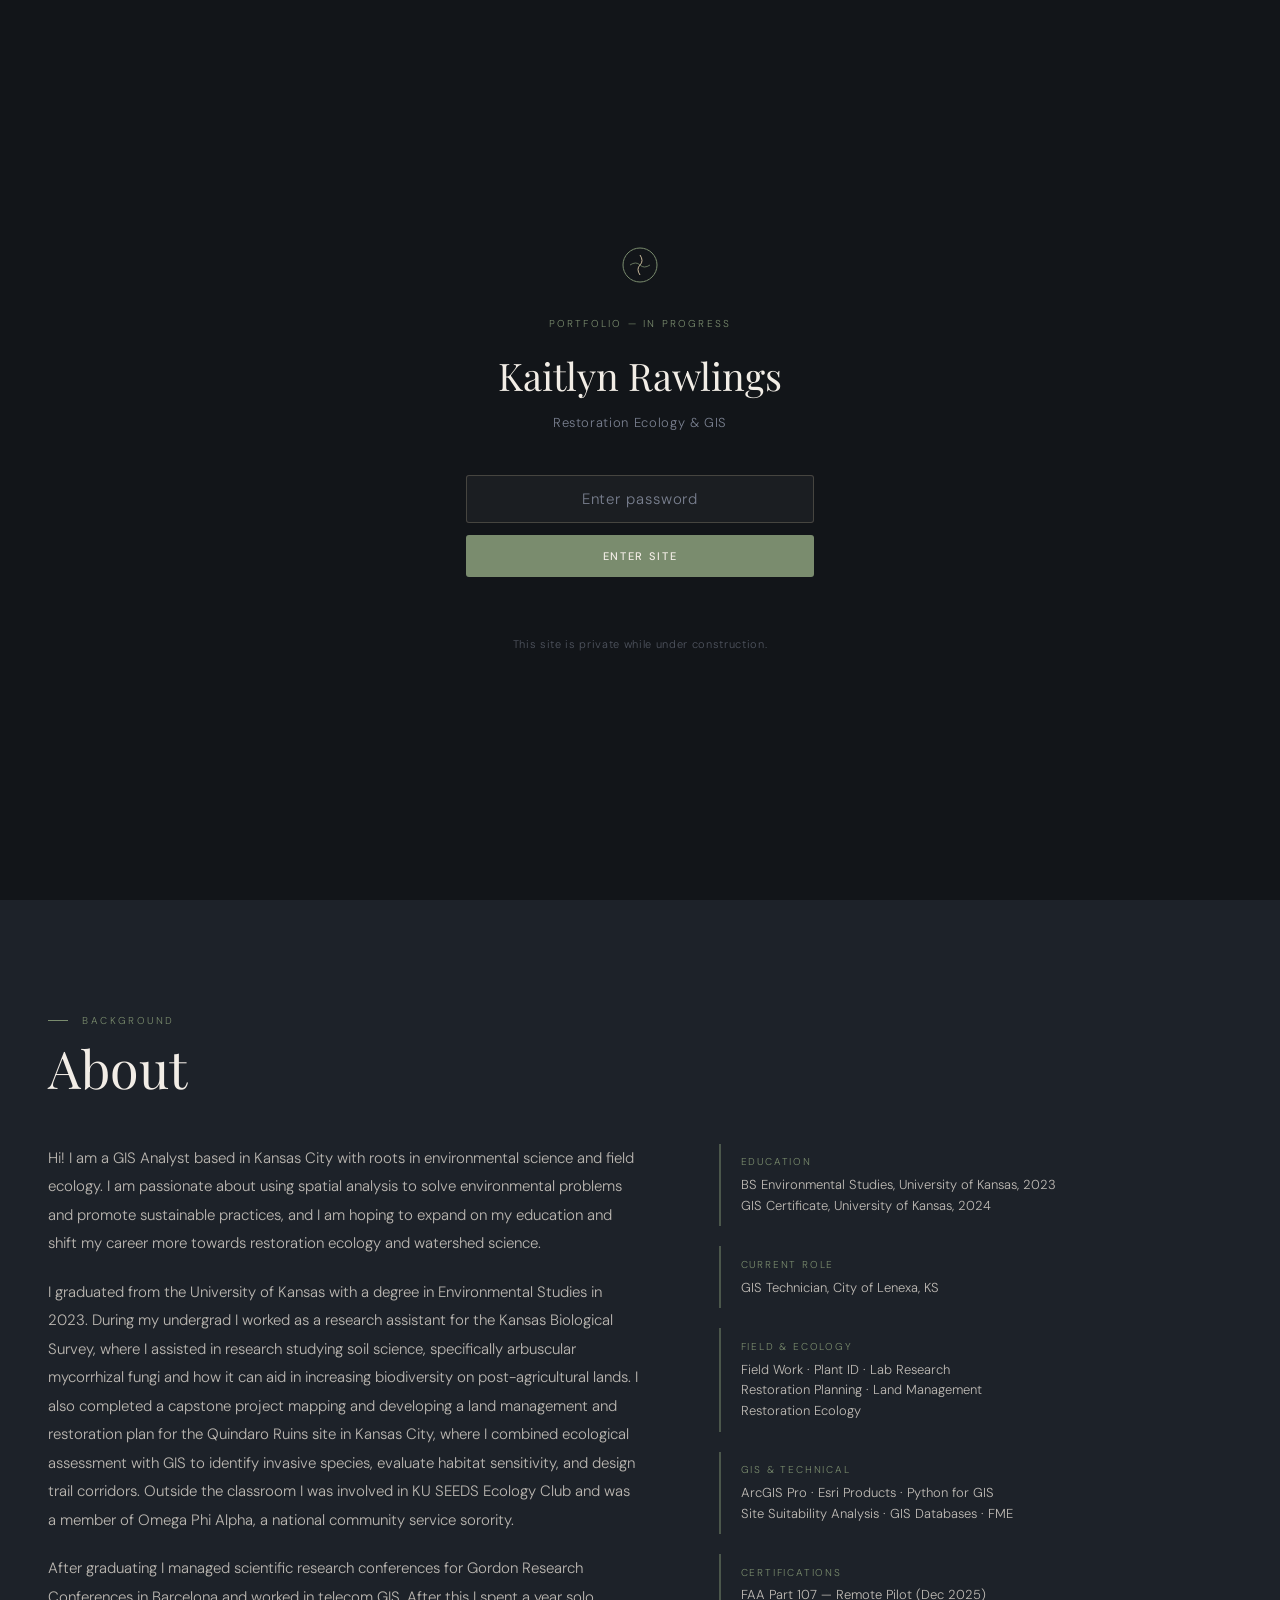
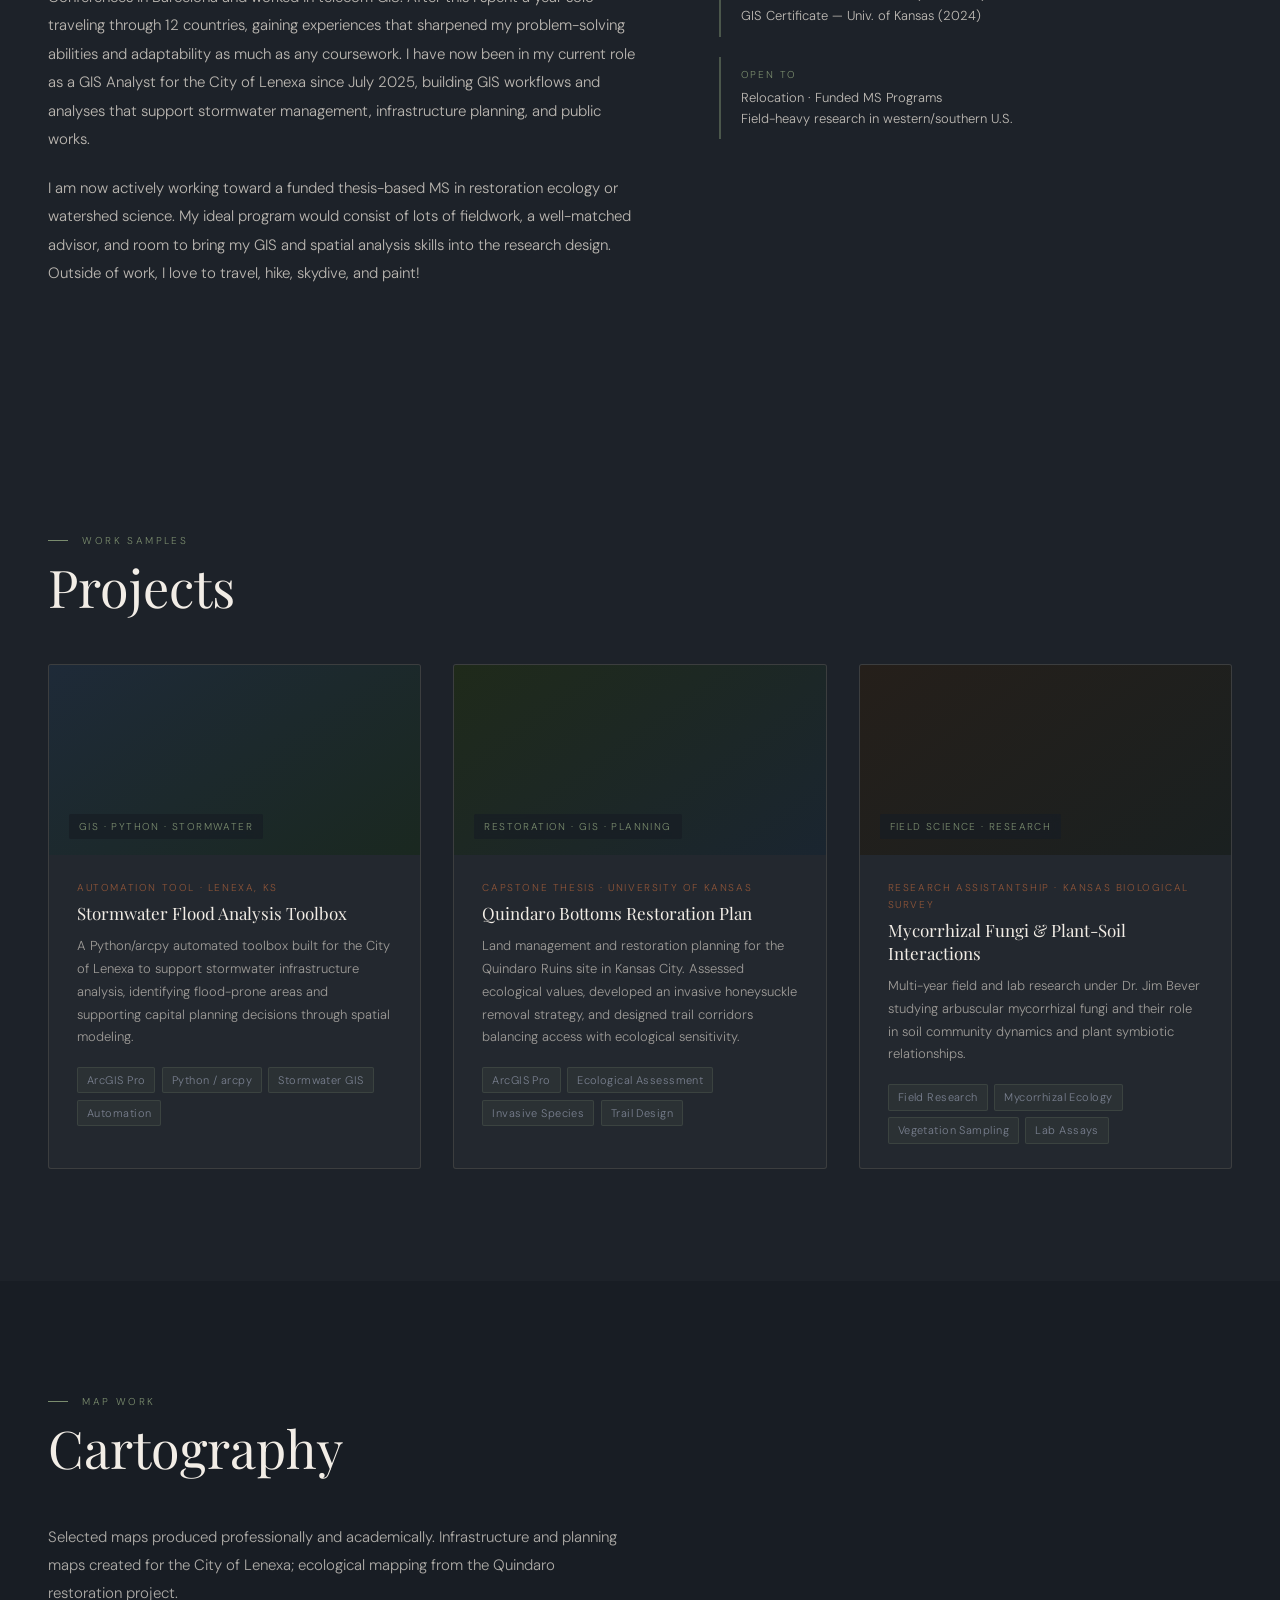
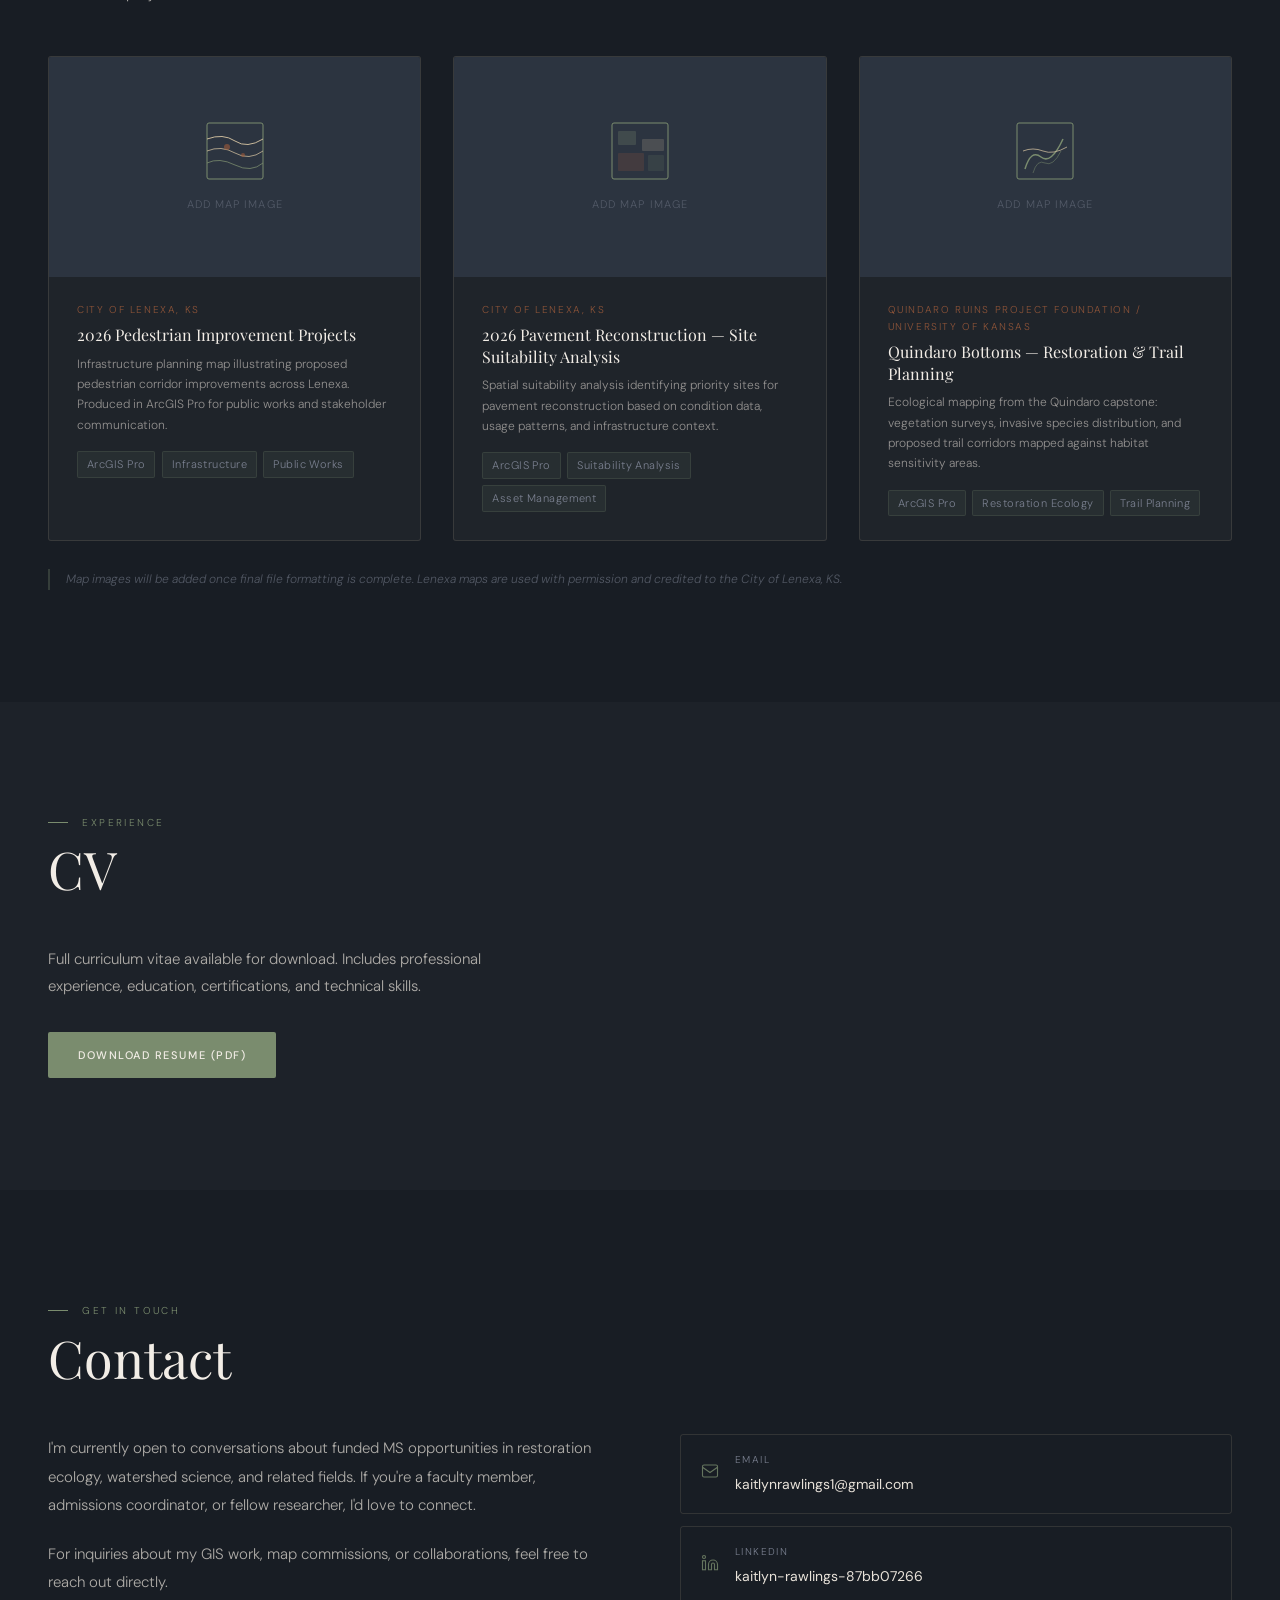
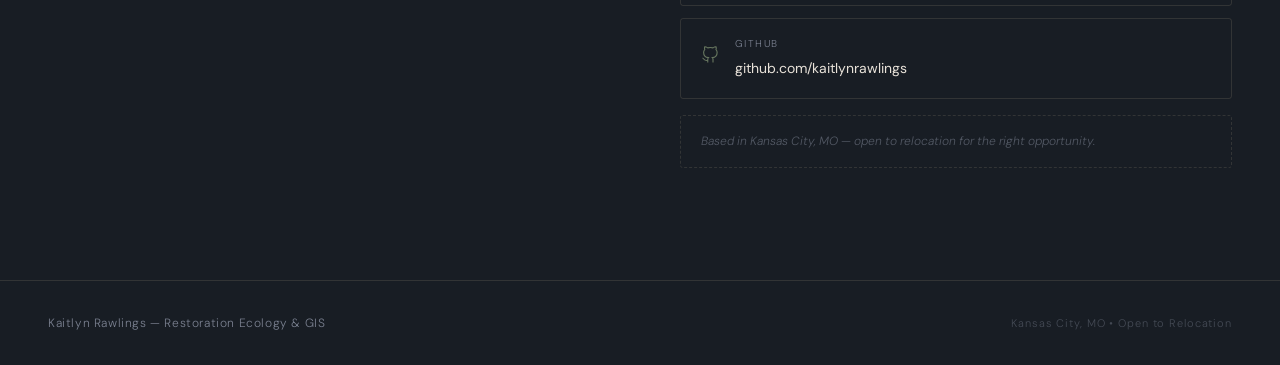
==== index.html @ 67618d5d "Add files via upload" ====
<!DOCTYPE html>
<html lang="en">
<head>
  <meta charset="UTF-8">
  <meta name="viewport" content="width=device-width, initial-scale=1.0">
  <title>Kaitlyn Rawlings — Restoration Ecology & GIS</title>
  <meta name="description" content="Environmental scientist and GIS analyst with a background in field ecology and spatial analysis, pursuing graduate research in river restoration and watershed science.">
  <link rel="preconnect" href="https://fonts.googleapis.com">
  <link rel="preconnect" href="https://fonts.gstatic.com" crossorigin>
  <link href="https://fonts.googleapis.com/css2?family=Playfair+Display:ital,wght@0,400;0,600;1,400&family=DM+Sans:opsz,wght@9..40,300;9..40,400;9..40,500&display=swap" rel="stylesheet">
  <link rel="stylesheet" href="css/style.css">
</head>
<body>

  <!-- PASSWORD GATE -->
  <div id="gate">
    <div class="gate-inner">
      <div class="gate-mark">
        <svg width="36" height="36" viewBox="0 0 36 36" fill="none" xmlns="http://www.w3.org/2000/svg">
          <circle cx="18" cy="18" r="17" stroke="#7A8C6E" stroke-width="1"/>
          <path d="M18 8 Q22 14 18 18 Q14 22 18 28" stroke="#C8B89A" stroke-width="1" fill="none"/>
          <path d="M8 18 Q14 14 18 18 Q22 22 28 18" stroke="#7A8C6E" stroke-width="0.8" fill="none"/>
        </svg>
      </div>
      <p class="gate-eyebrow">Portfolio — In Progress</p>
      <h1 class="gate-title">Kaitlyn Rawlings</h1>
      <p class="gate-sub">Restoration Ecology &amp; GIS</p>
      <div class="gate-form">
        <input type="password" id="pw-input" class="gate-input" placeholder="Enter password" autocomplete="current-password">
        <button class="gate-btn" onclick="checkPassword()">Enter Site</button>
      </div>
      <p class="gate-error" id="pw-error"></p>
      <p class="gate-note">This site is private while under construction.</p>
    </div>
  </div>

  <!-- TOPO SVG BACKGROUND -->
  <div class="topo-bg" aria-hidden="true">
    <svg viewBox="0 0 1440 900" preserveAspectRatio="xMidYMid slice" xmlns="http://www.w3.org/2000/svg">
      <path d="M-100,420 Q180,280 380,400 Q580,520 780,360 Q980,200 1180,380 Q1380,560 1560,340" fill="none" stroke="#C8B89A" stroke-width="0.9"/>
      <path d="M-100,455 Q180,315 380,435 Q580,555 780,395 Q980,235 1180,415 Q1380,595 1560,375" fill="none" stroke="#C8B89A" stroke-width="0.9"/>
      <path d="M-100,490 Q180,350 380,470 Q580,590 780,430 Q980,270 1180,450 Q1380,630 1560,410" fill="none" stroke="#C8B89A" stroke-width="0.9"/>
      <path d="M-100,525 Q180,385 380,505 Q580,625 780,465 Q980,305 1180,485 Q1380,665 1560,445" fill="none" stroke="#C8B89A" stroke-width="0.6"/>
      <path d="M-100,560 Q180,420 380,540 Q580,660 780,500 Q980,340 1180,520 Q1380,700 1560,480" fill="none" stroke="#7A8C6E" stroke-width="0.7"/>
      <path d="M-100,595 Q180,455 380,575 Q580,695 780,535 Q980,375 1180,555 Q1380,735 1560,515" fill="none" stroke="#7A8C6E" stroke-width="0.7"/>
      <path d="M-100,200 Q200,100 450,190 Q700,280 950,150 Q1200,20 1450,180" fill="none" stroke="#C8B89A" stroke-width="0.6"/>
      <path d="M-100,235 Q200,135 450,225 Q700,315 950,185 Q1200,55 1450,215" fill="none" stroke="#C8B89A" stroke-width="0.5"/>
    </svg>
  </div>

  <!-- NAVIGATION -->
  <nav id="main-nav">
    <div class="nav-inner">
      <a href="#hero" class="nav-brand">KR <span>/ Ecology &amp; GIS</span></a>
      <button class="nav-toggle" id="nav-toggle" aria-label="Toggle navigation">
        <span></span><span></span><span></span>
      </button>
      <ul class="nav-links" id="nav-links">
        <li><a href="#about">About</a></li>
        <li><a href="#portfolio">Projects</a></li>
        <li><a href="#cartography">Cartography</a></li>
        <li><a href="#resume">CV</a></li>
        <li><a href="#contact">Contact</a></li>
      </ul>
    </div>
  </nav>

  <!-- HERO: three-column layout -->
  <section id="hero">
    <div class="hero-three">

      <!-- LEFT: Name + CTA -->
      <div class="hero-col-left">
        <p class="hero-eyebrow">
          <span class="eyebrow-line"></span>
          Restoration Ecology &bull; GIS &bull; Field Science
        </p>
        <h1 class="hero-name">
          Kaitlyn<br>
          <em>Rawlings</em>
        </h1>
        <div class="hero-cta">
          <a href="#portfolio" class="btn-primary">View Projects</a>
          <a href="#contact" class="btn-ghost">Get in Touch</a>
        </div>
      </div>

      <!-- CENTER: Photo (narrow) -->
      <div class="hero-col-photo">
        <!-- To swap in your real photo, replace the div below with:
             <img src="assets/kaitlyn-photo.jpg" alt="Kaitlyn Rawlings"> -->
        <div class="hero-photo-placeholder">
          <svg width="32" height="32" viewBox="0 0 48 48" fill="none" xmlns="http://www.w3.org/2000/svg" aria-hidden="true">
            <circle cx="24" cy="18" r="9" stroke="#7A8C6E" stroke-width="1"/>
            <path d="M6 42c0-9.941 8.059-18 18-18s18 8.059 18 18" stroke="#7A8C6E" stroke-width="1" fill="none"/>
          </svg>
          <span class="placeholder-text">Add your photo</span>
        </div>
      </div>

      <!-- RIGHT: Quick facts -->
      <div class="hero-col-facts">
        <div class="hero-fact">
          <span class="hero-fact-label">Currently</span>
          <span class="hero-fact-val">GIS Technician<br>City of Lenexa, KS</span>
        </div>
        <div class="hero-fact">
          <span class="hero-fact-label">Education</span>
          <span class="hero-fact-val">BS Environmental Studies<br>GIS Certificate · Univ. of Kansas</span>
        </div>
        <div class="hero-fact">
          <span class="hero-fact-label">Background</span>
          <span class="hero-fact-val">Field ecology · Spatial analysis<br>Restoration planning · Stormwater GIS</span>
        </div>
        <div class="hero-fact">
          <span class="hero-fact-label">Pursuing</span>
          <span class="hero-fact-val">Funded MS · River Restoration<br>or Watershed Science · Fall 2027</span>
        </div>
      </div>

    </div>
    <div class="hero-scroll-hint" aria-hidden="true">
      <span>Scroll</span>
      <div class="scroll-line"></div>
    </div>
  </section>

  <!-- ABOUT -->
  <section id="about" class="section-alt">
    <div class="section-inner">
      <p class="section-eyebrow">Background</p>
      <h2 class="section-title">About</h2>
      <div class="about-grid">
        <div class="about-text">
          <p>Hi! I am a GIS Analyst based in Kansas City with roots in environmental science and field ecology. I am passionate about using spatial analysis to solve environmental problems and promote sustainable practices, and I am hoping to expand on my education and shift my career more towards restoration ecology and watershed science.</p>
          <p>I graduated from the University of Kansas with a degree in Environmental Studies in 2023. During my undergrad I worked as a research assistant for the Kansas Biological Survey, where I assisted in research studying soil science, specifically arbuscular mycorrhizal fungi and how it can aid in increasing biodiversity on post-agricultural lands. I also completed a capstone project mapping and developing a land management and restoration plan for the Quindaro Ruins site in Kansas City, where I combined ecological assessment with GIS to identify invasive species, evaluate habitat sensitivity, and design trail corridors. Outside the classroom I was involved in KU SEEDS Ecology Club and was a member of Omega Phi Alpha, a national community service sorority.</p>
          <p>After graduating I managed scientific research conferences for Gordon Research Conferences in Barcelona and worked in telecom GIS. After this I spent a year solo traveling through 12 countries, gaining experiences that sharpened my problem-solving abilities and adaptability as much as any coursework. I have now been in my current role as a GIS Analyst for the City of Lenexa since July 2025, building GIS workflows and analyses that support stormwater management, infrastructure planning, and public works.</p>
          <p>I am now actively working toward a funded thesis-based MS in restoration ecology or watershed science. My ideal program would consist of lots of fieldwork, a well-matched advisor, and room to bring my GIS and spatial analysis skills into the research design. Outside of work, I love to travel, hike, skydive, and paint!</p>
        </div>
        <div class="about-facts">
          <div class="fact-card">
            <p class="fact-label">Education</p>
            <p class="fact-value">BS Environmental Studies, University of Kansas, 2023<br>GIS Certificate, University of Kansas, 2024</p>
          </div>
          <div class="fact-card">
            <p class="fact-label">Current Role</p>
            <p class="fact-value">GIS Technician, City of Lenexa, KS</p>
          </div>
          <div class="fact-card">
            <p class="fact-label">Field & Ecology</p>
            <p class="fact-value">Field Work · Plant ID · Lab Research<br>Restoration Planning · Land Management<br>Restoration Ecology</p>
          </div>
          <div class="fact-card">
            <p class="fact-label">GIS & Technical</p>
            <p class="fact-value">ArcGIS Pro · Esri Products · Python for GIS<br>Site Suitability Analysis · GIS Databases · FME</p>
          </div>
          <div class="fact-card">
            <p class="fact-label">Certifications</p>
            <p class="fact-value">FAA Part 107 — Remote Pilot (Dec 2025)<br>GIS Certificate — Univ. of Kansas (2024)</p>
          </div>
          <div class="fact-card">
            <p class="fact-label">Open To</p>
            <p class="fact-value">Relocation · Funded MS Programs<br>Field-heavy research in western/southern U.S.</p>
          </div>
        </div>
      </div>
    </div>
  </section>

  <!-- PORTFOLIO -->
  <section id="portfolio" class="section-alt">
    <div class="section-inner">
      <p class="section-eyebrow">Work Samples</p>
      <h2 class="section-title">Projects</h2>
      <div class="portfolio-grid">

        <article class="project-card">
          <div class="project-thumb thumb-stormwater">
            <div class="thumb-overlay"><span class="thumb-tag">GIS · Python · Stormwater</span></div>
          </div>
          <div class="project-body">
            <p class="project-type">Automation Tool · Lenexa, KS</p>
            <h3 class="project-name">Stormwater Flood Analysis Toolbox</h3>
            <p class="project-desc">A Python/arcpy automated toolbox built for the City of Lenexa to support stormwater infrastructure analysis, identifying flood-prone areas and supporting capital planning decisions through spatial modeling.</p>
            <div class="project-tags">
              <span class="tag">ArcGIS Pro</span><span class="tag">Python / arcpy</span>
              <span class="tag">Stormwater GIS</span><span class="tag">Automation</span>
            </div>
          </div>
        </article>

        <article class="project-card">
          <div class="project-thumb thumb-quindaro">
            <div class="thumb-overlay"><span class="thumb-tag">Restoration · GIS · Planning</span></div>
          </div>
          <div class="project-body">
            <p class="project-type">Capstone Thesis · University of Kansas</p>
            <h3 class="project-name">Quindaro Bottoms Restoration Plan</h3>
            <p class="project-desc">Land management and restoration planning for the Quindaro Ruins site in Kansas City. Assessed ecological values, developed an invasive honeysuckle removal strategy, and designed trail corridors balancing access with ecological sensitivity.</p>
            <div class="project-tags">
              <span class="tag">ArcGIS Pro</span><span class="tag">Ecological Assessment</span>
              <span class="tag">Invasive Species</span><span class="tag">Trail Design</span>
            </div>
          </div>
        </article>

        <article class="project-card">
          <div class="project-thumb thumb-mycorrhizal">
            <div class="thumb-overlay"><span class="thumb-tag">Field Science · Research</span></div>
          </div>
          <div class="project-body">
            <p class="project-type">Research Assistantship · Kansas Biological Survey</p>
            <h3 class="project-name">Mycorrhizal Fungi & Plant-Soil Interactions</h3>
            <p class="project-desc">Multi-year field and lab research under Dr. Jim Bever studying arbuscular mycorrhizal fungi and their role in soil community dynamics and plant symbiotic relationships.</p>
            <div class="project-tags">
              <span class="tag">Field Research</span><span class="tag">Mycorrhizal Ecology</span>
              <span class="tag">Vegetation Sampling</span><span class="tag">Lab Assays</span>
            </div>
          </div>
        </article>

      </div>
    </div>
  </section>

  <!-- CARTOGRAPHY -->
  <section id="cartography">
    <div class="section-inner">
      <p class="section-eyebrow">Map Work</p>
      <h2 class="section-title">Cartography</h2>
      <p class="carto-intro">Selected maps produced professionally and academically. Infrastructure and planning maps created for the City of Lenexa; ecological mapping from the Quindaro restoration project.</p>
      <div class="carto-grid">

        <article class="map-card">
          <div class="map-thumb">
            <!-- Replace with: <img src="maps/pedestrian-improvements-2026.jpg" alt="..."> -->
            <div class="map-placeholder">
              <svg width="64" height="64" viewBox="0 0 64 64" fill="none" aria-hidden="true">
                <rect x="4" y="4" width="56" height="56" rx="2" stroke="#7A8C6E" stroke-width="1"/>
                <path d="M4 20 Q20 14 32 22 Q44 30 60 20" stroke="#C8B89A" stroke-width="1" fill="none"/>
                <path d="M4 32 Q18 26 32 34 Q46 42 60 32" stroke="#C8B89A" stroke-width="0.8" fill="none"/>
                <path d="M4 44 Q16 38 32 46 Q48 54 60 44" stroke="#7A8C6E" stroke-width="0.8" fill="none"/>
                <circle cx="24" cy="28" r="3" fill="#A05C3A" opacity="0.6"/>
                <circle cx="40" cy="36" r="2" fill="#A05C3A" opacity="0.6"/>
              </svg>
              <p class="map-placeholder-text">Add map image</p>
            </div>
          </div>
          <div class="map-info">
            <p class="map-org">City of Lenexa, KS</p>
            <h3 class="map-title">2026 Pedestrian Improvement Projects</h3>
            <p class="map-desc">Infrastructure planning map illustrating proposed pedestrian corridor improvements across Lenexa. Produced in ArcGIS Pro for public works and stakeholder communication.</p>
            <div class="map-meta">
              <span class="tag">ArcGIS Pro</span><span class="tag">Infrastructure</span><span class="tag">Public Works</span>
            </div>
          </div>
        </article>

        <article class="map-card">
          <div class="map-thumb">
            <!-- Replace with: <img src="maps/pavement-suitability-2026.jpg" alt="..."> -->
            <div class="map-placeholder">
              <svg width="64" height="64" viewBox="0 0 64 64" fill="none" aria-hidden="true">
                <rect x="4" y="4" width="56" height="56" rx="2" stroke="#7A8C6E" stroke-width="1"/>
                <rect x="10" y="12" width="18" height="14" rx="1" fill="#7A8C6E" opacity="0.25"/>
                <rect x="34" y="20" width="22" height="12" rx="1" fill="#C8B89A" opacity="0.2"/>
                <rect x="10" y="34" width="26" height="18" rx="1" fill="#A05C3A" opacity="0.2"/>
                <rect x="40" y="36" width="16" height="16" rx="1" fill="#7A8C6E" opacity="0.15"/>
              </svg>
              <p class="map-placeholder-text">Add map image</p>
            </div>
          </div>
          <div class="map-info">
            <p class="map-org">City of Lenexa, KS</p>
            <h3 class="map-title">2026 Pavement Reconstruction — Site Suitability Analysis</h3>
            <p class="map-desc">Spatial suitability analysis identifying priority sites for pavement reconstruction based on condition data, usage patterns, and infrastructure context.</p>
            <div class="map-meta">
              <span class="tag">ArcGIS Pro</span><span class="tag">Suitability Analysis</span><span class="tag">Asset Management</span>
            </div>
          </div>
        </article>

        <article class="map-card">
          <div class="map-thumb">
            <!-- Replace with: <img src="maps/quindaro-restoration.jpg" alt="..."> -->
            <div class="map-placeholder">
              <svg width="64" height="64" viewBox="0 0 64 64" fill="none" aria-hidden="true">
                <rect x="4" y="4" width="56" height="56" rx="2" stroke="#7A8C6E" stroke-width="1"/>
                <path d="M12 50 Q18 30 28 38 Q38 46 50 20" stroke="#7A8C6E" stroke-width="1.5" fill="none"/>
                <path d="M20 54 Q24 40 32 44 Q40 48 48 32" stroke="#7A8C6E" stroke-width="1" fill="none" opacity="0.5"/>
                <path d="M10 32 Q20 28 30 32 Q40 36 54 28" stroke="#C8B89A" stroke-width="0.8" fill="none"/>
              </svg>
              <p class="map-placeholder-text">Add map image</p>
            </div>
          </div>
          <div class="map-info">
            <p class="map-org">Quindaro Ruins Project Foundation / University of Kansas</p>
            <h3 class="map-title">Quindaro Bottoms — Restoration &amp; Trail Planning</h3>
            <p class="map-desc">Ecological mapping from the Quindaro capstone: vegetation surveys, invasive species distribution, and proposed trail corridors mapped against habitat sensitivity areas.</p>
            <div class="map-meta">
              <span class="tag">ArcGIS Pro</span><span class="tag">Restoration Ecology</span><span class="tag">Trail Planning</span>
            </div>
          </div>
        </article>

      </div>
      <p class="carto-note">Map images will be added once final file formatting is complete. Lenexa maps are used with permission and credited to the City of Lenexa, KS.</p>
    </div>
  </section>

  <!-- RESUME / CV -->
  <section id="resume" class="section-alt">
    <div class="section-inner">
      <p class="section-eyebrow">Experience</p>
      <h2 class="section-title">CV</h2>
      <p class="cv-desc">Full curriculum vitae available for download. Includes professional experience, education, certifications, and technical skills.</p>
      <a href="assets/Kaitlyn_Rawlings_Resume_2026.pdf" class="btn-primary" download>Download Resume (PDF)</a>
    </div>
  </section>

  <!-- CONTACT -->
  <section id="contact">
    <div class="section-inner">
      <p class="section-eyebrow">Get in Touch</p>
      <h2 class="section-title">Contact</h2>
      <div class="contact-grid">
        <div class="contact-left">
          <p class="contact-text">I'm currently open to conversations about funded MS opportunities in restoration ecology, watershed science, and related fields. If you're a faculty member, admissions coordinator, or fellow researcher, I'd love to connect.</p>
          <p class="contact-text">For inquiries about my GIS work, map commissions, or collaborations, feel free to reach out directly.</p>
        </div>
        <div class="contact-right">
          <a href="mailto:kaitlynrawlings1@gmail.com" class="contact-link">
            <div class="contact-link-icon"><svg width="18" height="18" viewBox="0 0 24 24" fill="none" stroke="currentColor" stroke-width="1.5"><rect x="2" y="4" width="20" height="16" rx="2"/><path d="M2 7l10 7 10-7"/></svg></div>
            <div><span class="contact-link-type">Email</span><span class="contact-link-val">kaitlynrawlings1@gmail.com</span></div>
          </a>
          <a href="https://www.linkedin.com/in/kaitlyn-rawlings-87bb07266/" target="_blank" rel="noopener" class="contact-link">
            <div class="contact-link-icon"><svg width="18" height="18" viewBox="0 0 24 24" fill="none" stroke="currentColor" stroke-width="1.5"><path d="M16 8a6 6 0 016 6v7h-4v-7a2 2 0 00-2-2 2 2 0 00-2 2v7h-4v-7a6 6 0 016-6z"/><rect x="2" y="9" width="4" height="12"/><circle cx="4" cy="4" r="2"/></svg></div>
            <div><span class="contact-link-type">LinkedIn</span><span class="contact-link-val">kaitlyn-rawlings-87bb07266</span></div>
          </a>
          <a href="https://github.com/kaitlynrawlings" target="_blank" rel="noopener" class="contact-link">
            <div class="contact-link-icon"><svg width="18" height="18" viewBox="0 0 24 24" fill="none" stroke="currentColor" stroke-width="1.5"><path d="M9 19c-5 1.5-5-2.5-7-3m14 6v-3.87a3.37 3.37 0 00-.94-2.61c3.14-.35 6.44-1.54 6.44-7A5.44 5.44 0 0020 4.77 5.07 5.07 0 0019.91 1S18.73.65 16 2.48a13.38 13.38 0 00-7 0C6.27.65 5.09 1 5.09 1A5.07 5.07 0 005 4.77a5.44 5.44 0 00-1.5 3.78c0 5.42 3.3 6.61 6.44 7A3.37 3.37 0 009 18.13V22"/></svg></div>
            <div><span class="contact-link-type">GitHub</span><span class="contact-link-val">github.com/kaitlynrawlings</span></div>
          </a>
          <p class="contact-note">Based in Kansas City, MO — open to relocation for the right opportunity.</p>
        </div>
      </div>
    </div>
  </section>

  <!-- FOOTER -->
  <footer>
    <div class="footer-inner">
      <p class="footer-left">Kaitlyn Rawlings &mdash; Restoration Ecology &amp; GIS</p>
      <p class="footer-right">Kansas City, MO &bull; Open to Relocation</p>
    </div>
  </footer>

  <script src="js/main.js"></script>
</body>
</html>
---- css/style.css ----
/* ================================================
   Kaitlyn Rawlings — Portfolio
   Topographic Field Science Aesthetic
   ================================================ */

:root {
  --sand:    #C8B89A;
  --sage:    #7A8C6E;
  --slate:   #2C3440;
  --deep:    #181D24;
  --deeper:  #121519;
  --fog:     #E8E2D9;
  --cream:   #F2EDE6;
  --rust:    #A05C3A;
  --muted:   #7A8090;
  --line:    rgba(200,184,154,0.15);
  --line-md: rgba(200,184,154,0.25);
}

/* ---- RESET ---- */
*, *::before, *::after { box-sizing: border-box; margin: 0; padding: 0; }
html { scroll-behavior: smooth; font-size: 16px; }

body {
  background: var(--deep);
  color: var(--fog);
  font-family: 'DM Sans', 'Helvetica Neue', sans-serif;
  font-weight: 300;
  line-height: 1.7;
  overflow-x: hidden;
  -webkit-font-smoothing: antialiased;
}

img { max-width: 100%; display: block; }
a { color: inherit; }

/* ---- PASSWORD GATE ---- */
#gate {
  position: fixed;
  inset: 0;
  z-index: 9999;
  background: var(--deeper);
  display: flex;
  align-items: center;
  justify-content: center;
  transition: opacity 0.6s ease;
}
#gate.hidden {
  opacity: 0;
  pointer-events: none;
}

.gate-inner {
  text-align: center;
  max-width: 380px;
  width: 90%;
  padding: 0 1rem;
}

.gate-mark {
  display: flex;
  justify-content: center;
  margin-bottom: 2rem;
}

.gate-eyebrow {
  font-size: 10px;
  letter-spacing: 0.22em;
  text-transform: uppercase;
  color: var(--sage);
  margin-bottom: 0.75rem;
}

.gate-title {
  font-family: 'Playfair Display', Georgia, serif;
  font-size: 38px;
  color: var(--cream);
  font-weight: 400;
  margin-bottom: 0.25rem;
}

.gate-sub {
  font-size: 13px;
  color: var(--muted);
  letter-spacing: 0.05em;
  margin-bottom: 2.5rem;
}

.gate-form {
  display: flex;
  flex-direction: column;
  gap: 0.75rem;
}

.gate-input {
  background: rgba(255,255,255,0.04);
  border: 1px solid rgba(200,184,154,0.25);
  color: var(--fog);
  font-family: 'DM Sans', sans-serif;
  font-size: 15px;
  font-weight: 300;
  padding: 13px 18px;
  border-radius: 3px;
  outline: none;
  letter-spacing: 0.06em;
  transition: border-color 0.2s;
  text-align: center;
}
.gate-input::placeholder { color: var(--muted); }
.gate-input:focus { border-color: var(--sand); }

.gate-btn {
  background: var(--sage);
  color: var(--cream);
  border: none;
  font-family: 'DM Sans', sans-serif;
  font-size: 11px;
  font-weight: 500;
  letter-spacing: 0.15em;
  text-transform: uppercase;
  padding: 14px;
  border-radius: 3px;
  cursor: pointer;
  transition: background 0.2s;
}
.gate-btn:hover { background: #6A7C5E; }

.gate-error {
  font-size: 12px;
  color: #C07060;
  margin-top: 0.5rem;
  min-height: 18px;
  letter-spacing: 0.04em;
}

.gate-note {
  font-size: 11px;
  color: rgba(122,128,144,0.6);
  margin-top: 2rem;
  letter-spacing: 0.06em;
}

/* ---- TOPO BG ---- */
.topo-bg {
  position: fixed;
  inset: 0;
  z-index: 0;
  pointer-events: none;
  opacity: 0.1;
  overflow: hidden;
}
.topo-bg svg { width: 100%; height: 100%; }

/* ---- NAV ---- */
#main-nav {
  position: fixed;
  top: 0; left: 0; right: 0;
  z-index: 100;
  transition: background 0.3s;
}
#main-nav.scrolled {
  background: rgba(24,29,36,0.96);
  backdrop-filter: blur(12px);
  border-bottom: 1px solid var(--line);
}

.nav-inner {
  max-width: 1400px;
  margin: 0 auto;
  padding: 1.5rem 3rem;
  display: flex;
  align-items: center;
  justify-content: space-between;
}

.nav-brand {
  font-family: 'Playfair Display', serif;
  font-size: 15px;
  letter-spacing: 0.06em;
  color: var(--cream);
  text-decoration: none;
}
.nav-brand span {
  color: var(--sage);
  font-family: 'DM Sans', sans-serif;
  font-size: 12px;
  font-weight: 300;
  letter-spacing: 0.1em;
}

.nav-links {
  display: flex;
  gap: 2.5rem;
  list-style: none;
}
.nav-links a {
  color: var(--muted);
  text-decoration: none;
  font-size: 11px;
  letter-spacing: 0.14em;
  text-transform: uppercase;
  transition: color 0.2s;
  font-weight: 400;
}
.nav-links a:hover { color: var(--sand); }

.nav-toggle {
  display: none;
  flex-direction: column;
  gap: 5px;
  background: none;
  border: none;
  cursor: pointer;
  padding: 4px;
}
.nav-toggle span {
  display: block;
  width: 22px; height: 1px;
  background: var(--fog);
  transition: all 0.3s;
}

/* ---- SECTIONS ---- */
section { position: relative; z-index: 1; }

.section-alt { background: rgba(255,255,255,0.025); }

.section-inner {
  max-width: 1400px;
  margin: 0 auto;
  padding: 7rem 3rem;
}

.section-eyebrow {
  font-size: 10px;
  letter-spacing: 0.24em;
  text-transform: uppercase;
  color: var(--sage);
  margin-bottom: 0.6rem;
  display: flex;
  align-items: center;
  gap: 0.9rem;
}
.section-eyebrow::before {
  content: '';
  display: block;
  width: 20px; height: 1px;
  background: var(--sage);
  flex-shrink: 0;
}

.section-title {
  font-family: 'Playfair Display', serif;
  font-size: clamp(34px, 4.5vw, 52px);
  color: var(--cream);
  line-height: 1.1;
  margin-bottom: 3rem;
  font-weight: 400;
}

/* ---- HERO ---- */
#hero {
  min-height: 100vh;
  display: flex;
  flex-direction: column;
  justify-content: center;
  padding: 9rem 3rem 5rem;
  position: relative;
}

.hero-three {
  max-width: 1400px;
  margin: 0 auto;
  width: 100%;
  display: grid;
  grid-template-columns: 1.2fr 0.65fr 0.85fr;
  gap: 3rem;
  align-items: center;
}

.hero-col-left { }

.hero-col-photo {
  display: flex;
  align-items: stretch;
}

.hero-photo-placeholder {
  width: 100%;
  min-height: 320px;
  background: rgba(44,52,64,0.6);
  border: 1px solid var(--line);
  border-radius: 3px;
  display: flex;
  flex-direction: column;
  align-items: center;
  justify-content: center;
  gap: 0.75rem;
}

.hero-col-photo img {
  width: 100%;
  height: 100%;
  min-height: 320px;
  object-fit: cover;
  border-radius: 3px;
  display: block;
}

.placeholder-text {
  font-size: 10px;
  letter-spacing: 0.1em;
  text-transform: uppercase;
  color: rgba(122,128,144,0.45);
}

.hero-col-facts {
  display: flex;
  flex-direction: column;
  gap: 0;
  border-left: 1px solid var(--line);
  padding-left: 2.5rem;
}

.hero-fact {
  display: flex;
  flex-direction: column;
  gap: 0.2rem;
  padding: 1.1rem 0;
  border-bottom: 1px solid var(--line);
}
.hero-fact:first-child { padding-top: 0; }
.hero-fact:last-child { border-bottom: none; }

.hero-fact-label {
  font-size: 10px;
  letter-spacing: 0.18em;
  text-transform: uppercase;
  color: var(--sage);
}

.hero-fact-val {
  font-size: 13px;
  color: rgba(232,226,217,0.78);
  line-height: 1.6;
}

.hero-eyebrow {
  display: flex;
  align-items: center;
  gap: 1rem;
  font-size: 11px;
  letter-spacing: 0.2em;
  text-transform: uppercase;
  color: var(--sage);
  margin-bottom: 1.75rem;
}

.eyebrow-line {
  display: block;
  width: 40px; height: 1px;
  background: var(--sage);
  flex-shrink: 0;
}

.hero-name {
  font-family: 'Playfair Display', serif;
  font-size: clamp(52px, 7vw, 88px);
  line-height: 1.0;
  color: var(--cream);
  margin-bottom: 0.2em;
  font-weight: 400;
}
.hero-name em {
  font-style: italic;
  color: var(--sand);
}

.hero-tagline {
  font-family: 'Playfair Display', serif;
  font-size: clamp(16px, 2vw, 22px);
  color: var(--sage);
  font-style: italic;
  margin-bottom: 1.75rem;
}

.hero-cta {
  display: flex;
  gap: 1rem;
  flex-wrap: wrap;
}

.btn-primary {
  background: var(--sage);
  color: var(--cream);
  text-decoration: none;
  font-size: 11px;
  font-weight: 500;
  letter-spacing: 0.14em;
  text-transform: uppercase;
  padding: 14px 30px;
  border-radius: 2px;
  transition: background 0.2s;
  display: inline-block;
}
.btn-primary:hover { background: #6A7C5E; color: var(--cream); }

.btn-ghost {
  border: 1px solid rgba(200,184,154,0.35);
  color: var(--sand);
  text-decoration: none;
  font-size: 11px;
  font-weight: 400;
  letter-spacing: 0.14em;
  text-transform: uppercase;
  padding: 14px 30px;
  border-radius: 2px;
  transition: all 0.2s;
  display: inline-block;
}
.btn-ghost:hover {
  border-color: var(--sand);
  background: rgba(200,184,154,0.07);
  color: var(--sand);
}

.hero-scroll-hint {
  position: absolute;
  bottom: 2.5rem;
  left: 3rem;
  display: flex;
  align-items: center;
  gap: 1rem;
  color: var(--muted);
  font-size: 10px;
  letter-spacing: 0.18em;
  text-transform: uppercase;
}
.scroll-line {
  width: 1px;
  height: 40px;
  background: linear-gradient(to bottom, var(--muted), transparent);
}

/* ---- ABOUT ---- */
.about-grid {
  display: grid;
  grid-template-columns: 1.15fr 1fr;
  gap: 5rem;
  align-items: start;
}

.about-text p {
  color: rgba(232,226,217,0.78);
  font-size: 15px;
  margin-bottom: 1.25rem;
  line-height: 1.9;
}

.about-facts { display: flex; flex-direction: column; gap: 1.25rem; }

.fact-card {
  border-left: 2px solid rgba(122,140,110,0.5);
  padding: 0.6rem 0 0.6rem 1.25rem;
}
.fact-label {
  font-size: 10px;
  letter-spacing: 0.18em;
  text-transform: uppercase;
  color: var(--sage);
  margin-bottom: 0.3rem;
}
.fact-value {
  font-size: 13px;
  color: rgba(232,226,217,0.8);
  line-height: 1.6;
}

/* ---- SKILLS ---- */
.skills-grid {
  display: grid;
  grid-template-columns: repeat(auto-fit, minmax(230px, 1fr));
  gap: 1.5rem;
}

.skill-card {
  background: rgba(255,255,255,0.03);
  border: 1px solid var(--line);
  border-radius: 3px;
  padding: 2rem 1.75rem;
  transition: border-color 0.3s;
}
.skill-card:hover { border-color: var(--line-md); }

.skill-icon-wrap {
  color: var(--sage);
  margin-bottom: 1.25rem;
  opacity: 0.7;
}

.skill-cat {
  font-size: 10px;
  letter-spacing: 0.18em;
  text-transform: uppercase;
  color: var(--sage);
  margin-bottom: 0.3rem;
}

.skill-name {
  font-family: 'Playfair Display', serif;
  font-size: 17px;
  color: var(--cream);
  margin-bottom: 0.9rem;
  font-weight: 400;
  line-height: 1.3;
}

.skill-tags { display: flex; flex-wrap: wrap; gap: 0.4rem; }

.tag {
  font-size: 11px;
  letter-spacing: 0.04em;
  color: var(--muted);
  background: rgba(122,140,110,0.1);
  border: 1px solid rgba(122,140,110,0.2);
  padding: 3px 9px;
  border-radius: 2px;
}

/* ---- PORTFOLIO ---- */
.portfolio-grid {
  display: grid;
  grid-template-columns: repeat(auto-fit, minmax(300px, 1fr));
  gap: 2rem;
}

.project-card {
  background: rgba(255,255,255,0.03);
  border: 1px solid var(--line);
  border-radius: 3px;
  overflow: hidden;
  transition: transform 0.35s ease, border-color 0.3s;
}
.project-card:hover {
  transform: translateY(-5px);
  border-color: var(--line-md);
}

.project-thumb {
  height: 190px;
  position: relative;
  overflow: hidden;
}
.thumb-stormwater {
  background: linear-gradient(145deg, #1e2a38 0%, #1a2820 100%);
}
.thumb-quindaro {
  background: linear-gradient(145deg, #1f2a1a 0%, #1a2530 100%);
}
.thumb-mycorrhizal {
  background: linear-gradient(145deg, #251f1a 0%, #1a2020 100%);
}

.thumb-overlay {
  position: absolute;
  inset: 0;
  display: flex;
  align-items: flex-end;
  padding: 1rem 1.25rem;
}
.thumb-tag {
  font-size: 10px;
  letter-spacing: 0.14em;
  text-transform: uppercase;
  color: var(--sage);
  background: rgba(24,29,36,0.7);
  padding: 4px 10px;
  border-radius: 2px;
  backdrop-filter: blur(4px);
}

.project-body { padding: 1.5rem 1.75rem; }

.project-type {
  font-size: 10px;
  letter-spacing: 0.16em;
  text-transform: uppercase;
  color: var(--rust);
  margin-bottom: 0.4rem;
  opacity: 0.85;
}

.project-name {
  font-family: 'Playfair Display', serif;
  font-size: 17px;
  color: var(--cream);
  margin-bottom: 0.65rem;
  line-height: 1.35;
  font-weight: 400;
}

.project-desc {
  font-size: 13px;
  color: rgba(232,226,217,0.62);
  line-height: 1.75;
  margin-bottom: 1.1rem;
}

.project-tags { display: flex; flex-wrap: wrap; gap: 0.4rem; }

/* ---- CARTOGRAPHY ---- */
.carto-intro {
  max-width: 580px;
  color: rgba(232,226,217,0.72);
  font-size: 15px;
  margin-bottom: 3rem;
  line-height: 1.85;
}

.carto-grid {
  display: grid;
  grid-template-columns: repeat(auto-fit, minmax(300px, 1fr));
  gap: 2rem;
  margin-bottom: 1.75rem;
}

.map-card {
  background: rgba(255,255,255,0.03);
  border: 1px solid var(--line);
  border-radius: 3px;
  overflow: hidden;
  transition: transform 0.35s ease, border-color 0.3s;
}
.map-card:hover {
  transform: translateY(-5px);
  border-color: var(--line-md);
}

.map-thumb {
  height: 220px;
  background: var(--slate);
  display: flex;
  align-items: center;
  justify-content: center;
  overflow: hidden;
  position: relative;
}
.map-thumb img {
  width: 100%;
  height: 100%;
  object-fit: cover;
  transition: transform 0.4s ease;
}
.map-card:hover .map-thumb img { transform: scale(1.03); }

.map-placeholder {
  display: flex;
  flex-direction: column;
  align-items: center;
  gap: 0.75rem;
}
.map-placeholder-text {
  font-size: 11px;
  letter-spacing: 0.1em;
  text-transform: uppercase;
  color: rgba(122,128,144,0.5);
}

.map-info { padding: 1.5rem 1.75rem; }

.map-org {
  font-size: 10px;
  letter-spacing: 0.16em;
  text-transform: uppercase;
  color: var(--rust);
  margin-bottom: 0.4rem;
  opacity: 0.85;
}

.map-title {
  font-family: 'Playfair Display', serif;
  font-size: 16px;
  color: var(--cream);
  margin-bottom: 0.5rem;
  line-height: 1.35;
  font-weight: 400;
}

.map-desc {
  font-size: 12px;
  color: rgba(232,226,217,0.58);
  line-height: 1.7;
  margin-bottom: 1rem;
}

.map-meta { display: flex; flex-wrap: wrap; gap: 0.4rem; }

.carto-note {
  font-size: 12px;
  color: rgba(122,128,144,0.6);
  border-left: 2px solid rgba(122,140,110,0.3);
  padding-left: 1rem;
  line-height: 1.7;
  font-style: italic;
}

/* ---- RESUME ---- */
.resume-layout {
  display: grid;
  grid-template-columns: 1.1fr 1fr;
  gap: 5rem;
  align-items: start;
}

.resume-col-title {
  font-size: 10px;
  letter-spacing: 0.2em;
  text-transform: uppercase;
  color: var(--sage);
  margin-bottom: 2rem;
  padding-bottom: 0.75rem;
  border-bottom: 1px solid var(--line);
}

.resume-item { margin-bottom: 2.25rem; }

.resume-header {
  display: flex;
  justify-content: space-between;
  align-items: flex-start;
  gap: 1rem;
  margin-bottom: 0.35rem;
}

.resume-role {
  font-family: 'Playfair Display', serif;
  font-size: 15px;
  color: var(--cream);
  font-weight: 400;
  line-height: 1.3;
}

.resume-date {
  font-size: 11px;
  color: var(--muted);
  letter-spacing: 0.04em;
  white-space: nowrap;
  flex-shrink: 0;
  padding-top: 2px;
}

.resume-org {
  font-size: 12px;
  color: var(--sage);
  margin-bottom: 0.5rem;
  letter-spacing: 0.03em;
}

.resume-bullets {
  list-style: none;
  display: flex;
  flex-direction: column;
  gap: 0.4rem;
}
.resume-bullets li {
  font-size: 13px;
  color: rgba(232,226,217,0.6);
  line-height: 1.7;
  padding-left: 1rem;
  position: relative;
}
.resume-bullets li::before {
  content: '—';
  position: absolute;
  left: 0;
  color: rgba(122,140,110,0.5);
  font-size: 11px;
}

.resume-detail {
  font-size: 13px;
  color: rgba(232,226,217,0.6);
  line-height: 1.7;
}

.skills-list { display: flex; flex-direction: column; gap: 0; }

.skill-row {
  display: grid;
  grid-template-columns: 110px 1fr;
  gap: 1rem;
  padding: 0.8rem 0;
  border-bottom: 1px solid var(--line);
  align-items: baseline;
}

.skill-row-label {
  font-size: 10px;
  letter-spacing: 0.12em;
  text-transform: uppercase;
  color: var(--muted);
  flex-shrink: 0;
}

.skill-row-val {
  font-size: 13px;
  color: rgba(232,226,217,0.72);
}

.resume-download {
  margin-top: 2.5rem;
  padding-top: 2rem;
  border-top: 1px solid var(--line);
}

/* ---- CV ---- */
.cv-desc {
  font-size: 15px;
  color: rgba(232,226,217,0.72);
  max-width: 480px;
  line-height: 1.8;
  margin-bottom: 2rem;
}

/* ---- CONTACT ---- */
.contact-grid {
  display: grid;
  grid-template-columns: 1fr 1fr;
  gap: 5rem;
  align-items: start;
}

.contact-text {
  font-size: 15px;
  color: rgba(232,226,217,0.72);
  line-height: 1.9;
  margin-bottom: 1.25rem;
}

.contact-right { display: flex; flex-direction: column; gap: 0.75rem; }

.contact-link {
  display: flex;
  align-items: center;
  gap: 1rem;
  text-decoration: none;
  padding: 1rem 1.25rem;
  border: 1px solid var(--line);
  border-radius: 3px;
  transition: all 0.2s;
  color: var(--fog);
}
.contact-link:hover {
  border-color: var(--line-md);
  background: rgba(255,255,255,0.02);
  color: var(--sand);
}

.contact-link-icon {
  color: var(--sage);
  flex-shrink: 0;
  opacity: 0.8;
}

.contact-link-type {
  display: block;
  font-size: 10px;
  letter-spacing: 0.14em;
  text-transform: uppercase;
  color: var(--muted);
  margin-bottom: 2px;
}

.contact-link-val {
  font-size: 14px;
  font-weight: 400;
}

.contact-note {
  font-size: 12px;
  color: rgba(122,128,144,0.6);
  padding: 1rem 1.25rem;
  border: 1px dashed rgba(200,184,154,0.15);
  border-radius: 3px;
  line-height: 1.6;
  margin-top: 0.25rem;
  font-style: italic;
}

/* ---- FOOTER ---- */
footer {
  position: relative;
  z-index: 1;
  border-top: 1px solid var(--line);
  padding: 2rem 3rem;
}

.footer-inner {
  max-width: 1400px;
  margin: 0 auto;
  display: flex;
  justify-content: space-between;
  align-items: center;
}

.footer-left {
  font-size: 12px;
  color: var(--muted);
  letter-spacing: 0.05em;
}

.footer-right {
  font-size: 11px;
  color: rgba(122,128,144,0.45);
  letter-spacing: 0.08em;
}

/* ---- SCROLL ANIMATIONS ---- */
.fade-up {
  opacity: 0;
  transform: translateY(28px);
  transition: opacity 0.75s ease, transform 0.75s ease;
}
.fade-up.visible {
  opacity: 1;
  transform: translateY(0);
}

/* ---- RESPONSIVE ---- */
@media (max-width: 900px) {
  .about-grid,
  .resume-layout,
  .contact-grid { grid-template-columns: 1fr; gap: 3rem; }

  .nav-inner { padding: 1.25rem 1.5rem; }
  .nav-links { display: none; flex-direction: column; gap: 0; }
  .nav-links.open {
    display: flex;
    position: absolute;
    top: 100%;
    left: 0; right: 0;
    background: rgba(18,21,25,0.98);
    border-bottom: 1px solid var(--line);
    padding: 1rem 1.5rem 1.5rem;
  }
  .nav-links.open li a {
    display: block;
    padding: 0.7rem 0;
    border-bottom: 1px solid var(--line);
  }
  .nav-toggle { display: flex; }

  #hero { padding: 8rem 1.5rem 4rem; }
  .hero-three { grid-template-columns: 1fr; gap: 2rem; }
  .hero-col-photo { order: -1; }
  .hero-photo-placeholder { min-height: 200px; }
  .hero-col-photo img { min-height: 200px; }
  .hero-col-facts { border-left: none; padding-left: 0; border-top: 1px solid var(--line); padding-top: 1.5rem; display: grid; grid-template-columns: 1fr 1fr; gap: 0; }
  .hero-fact { padding: 0.8rem 1rem 0.8rem 0; }
  .section-inner { padding: 5rem 1.5rem; }
  .hero-scroll-hint { left: 1.5rem; }
  footer { padding: 1.5rem; }
  .footer-inner { flex-direction: column; gap: 0.4rem; text-align: center; }
}

@media (max-width: 580px) {
  .hero-name { font-size: 52px; }
  .portfolio-grid, .carto-grid { grid-template-columns: 1fr; }
  .skills-grid { grid-template-columns: 1fr; }
}
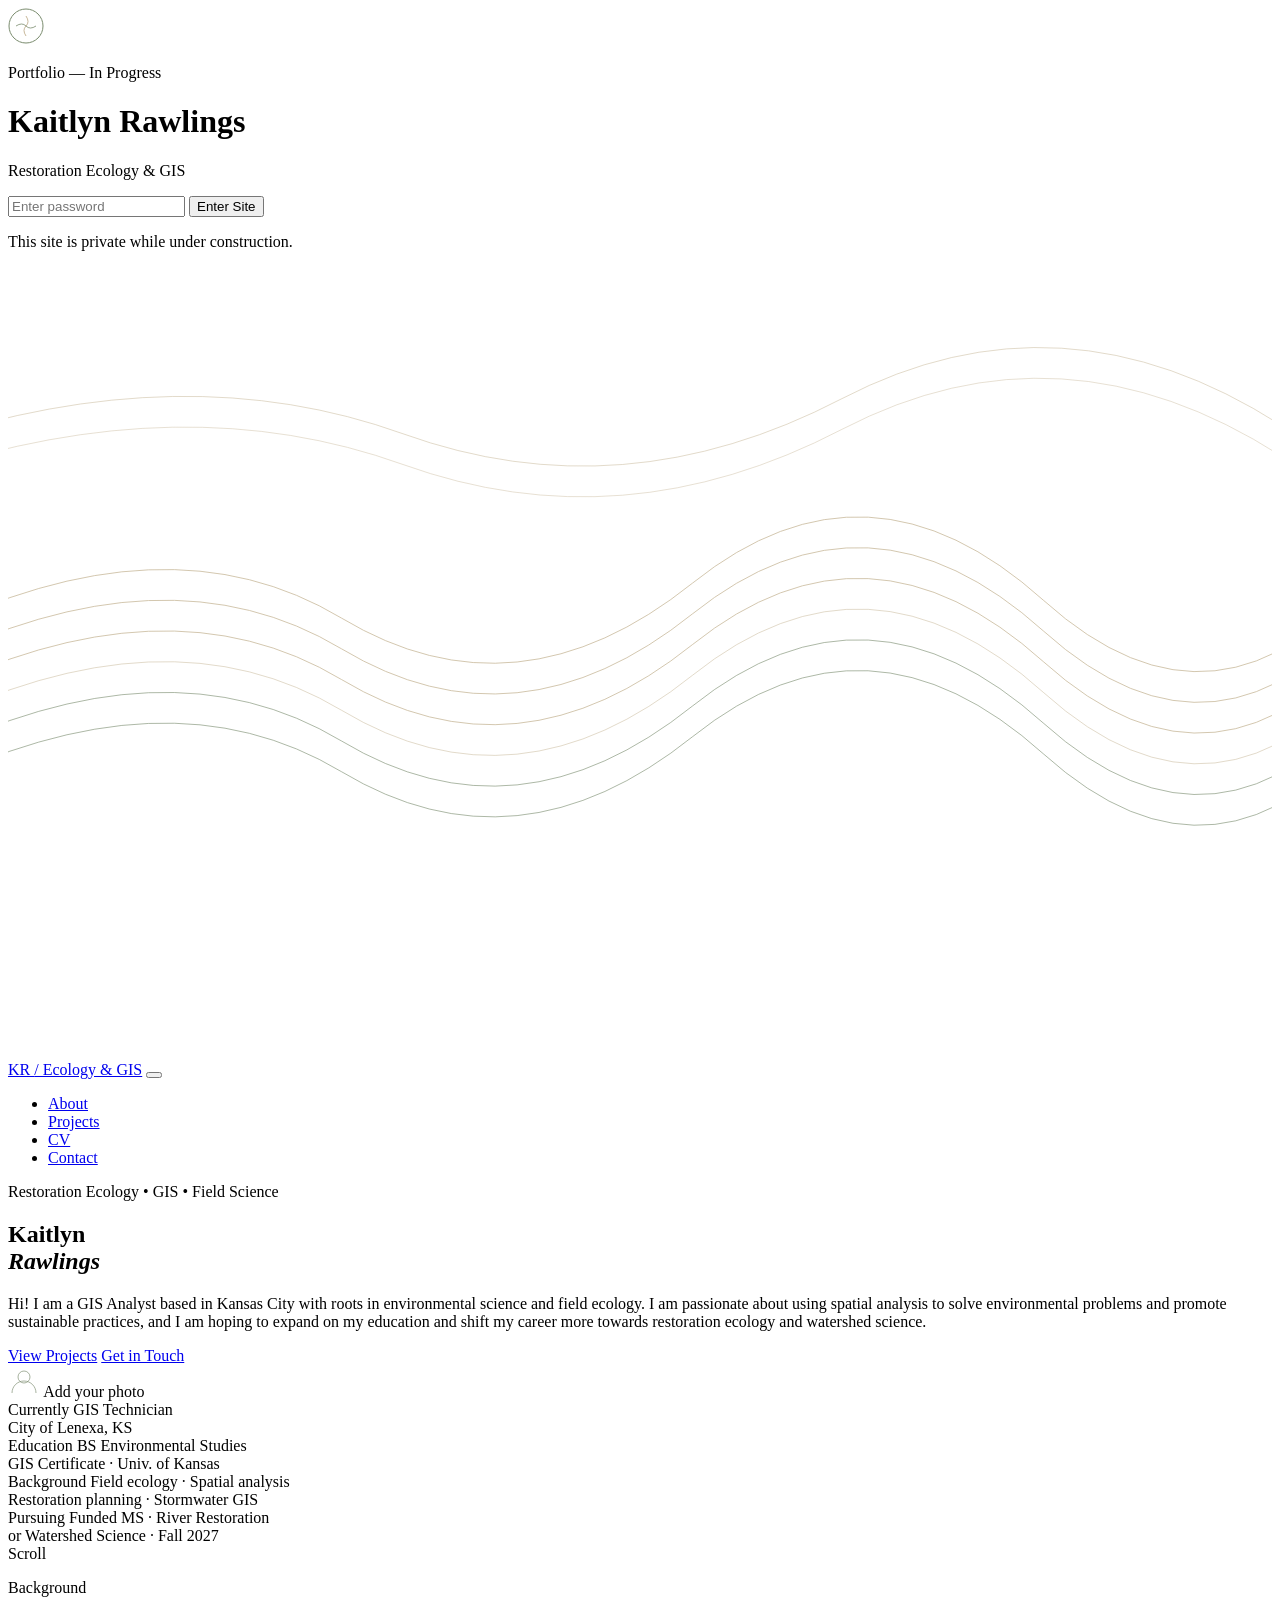
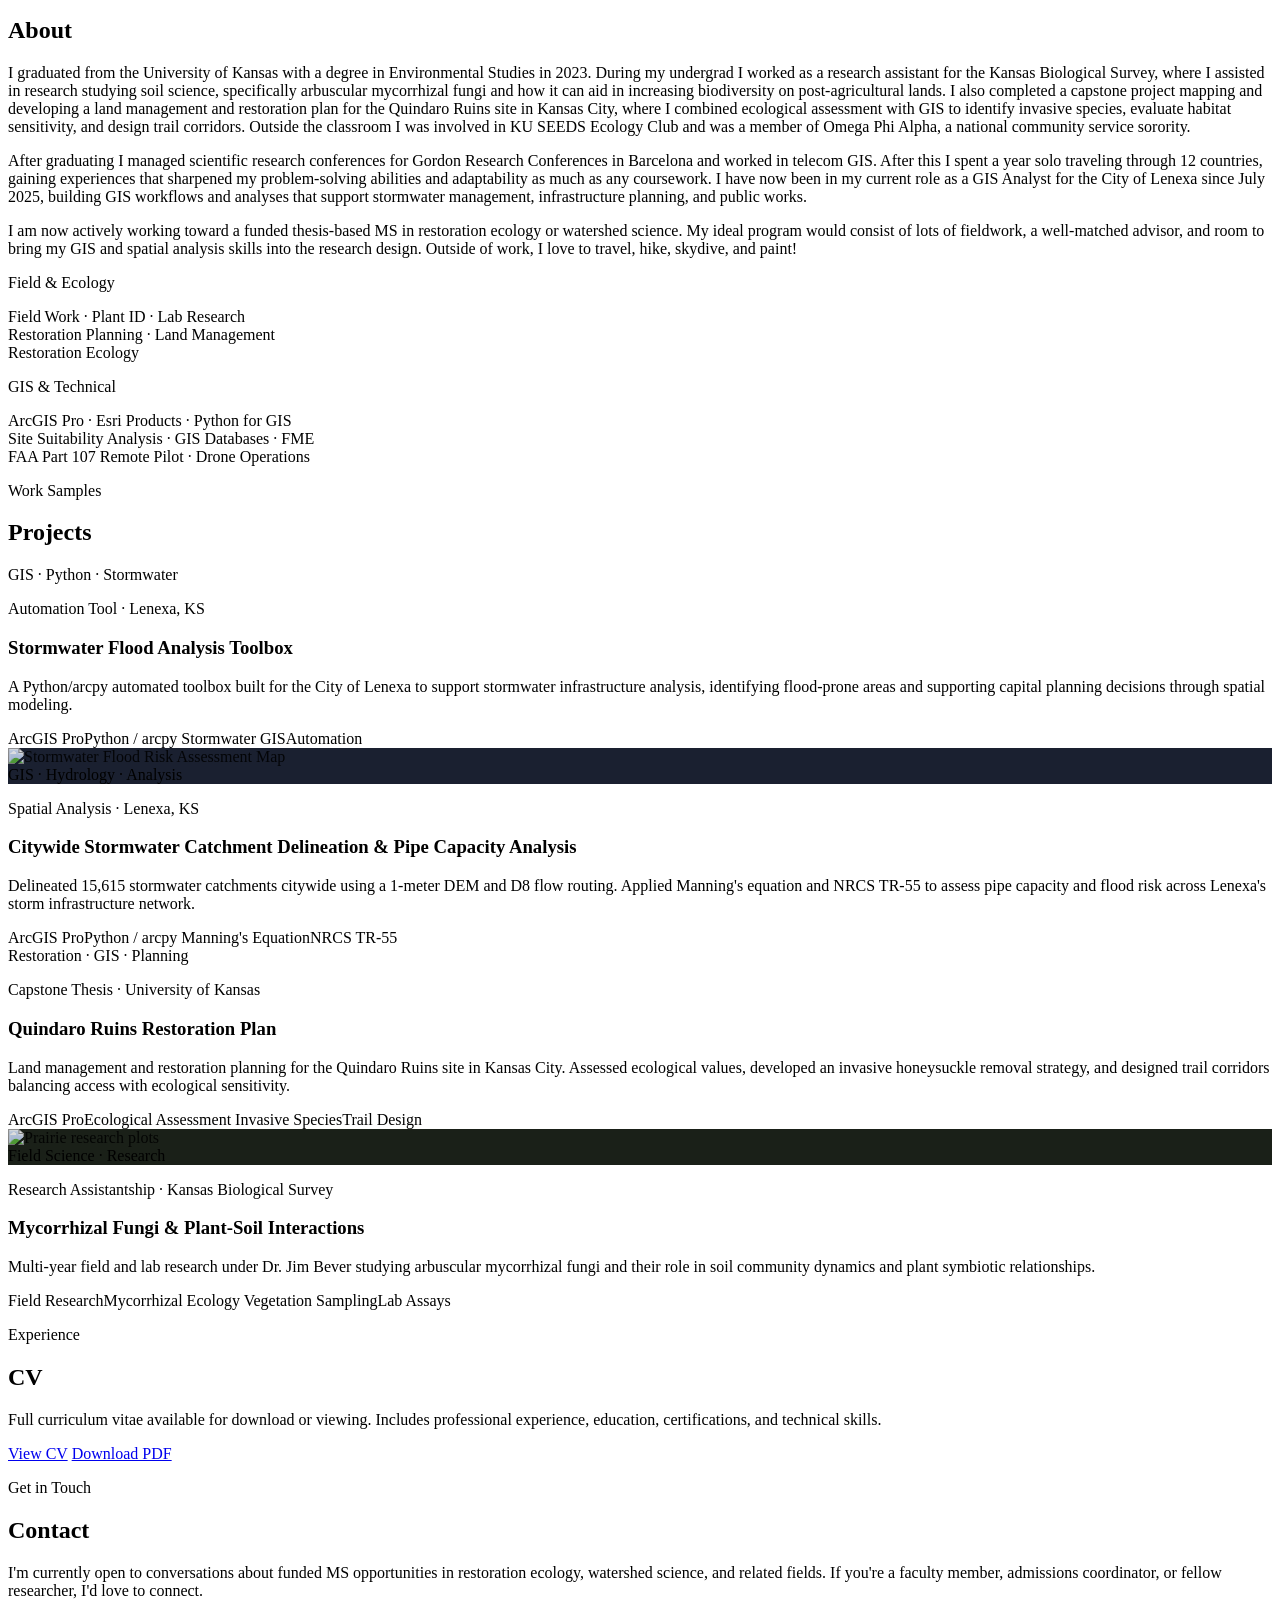
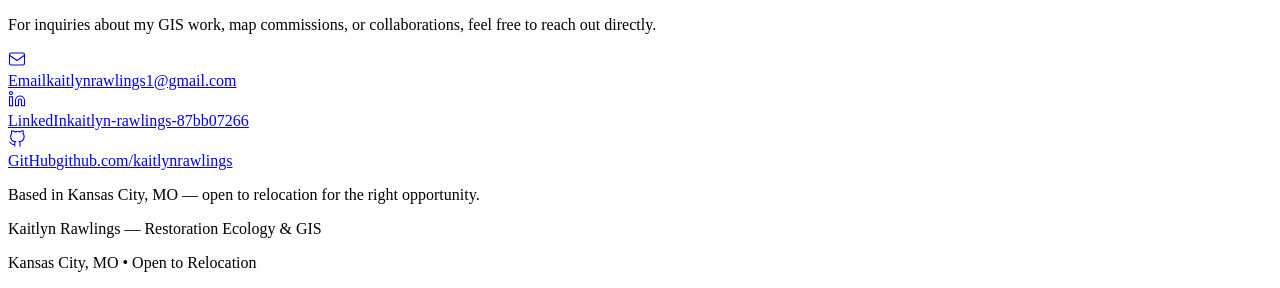
==== commit d1181335: "Add files via upload" ====
--- a/index.html
+++ b/index.html
@@ -58,7 +58,6 @@
       <ul class="nav-links" id="nav-links">
         <li><a href="#about">About</a></li>
         <li><a href="#portfolio">Projects</a></li>
-        <li><a href="#cartography">Cartography</a></li>
         <li><a href="#resume">CV</a></li>
         <li><a href="#contact">Contact</a></li>
       </ul>
@@ -69,7 +68,7 @@
   <section id="hero">
     <div class="hero-three">
 
-      <!-- LEFT: Name + CTA -->
+      <!-- LEFT: Name + bio + CTA -->
       <div class="hero-col-left">
         <p class="hero-eyebrow">
           <span class="eyebrow-line"></span>
@@ -79,6 +78,7 @@
           Kaitlyn<br>
           <em>Rawlings</em>
         </h1>
+        <p class="hero-bio">Hi! I am a GIS Analyst based in Kansas City with roots in environmental science and field ecology. I am passionate about using spatial analysis to solve environmental problems and promote sustainable practices, and I am hoping to expand on my education and shift my career more towards restoration ecology and watershed science.</p>
         <div class="hero-cta">
           <a href="#portfolio" class="btn-primary">View Projects</a>
           <a href="#contact" class="btn-ghost">Get in Touch</a>
@@ -132,42 +132,25 @@
       <h2 class="section-title">About</h2>
       <div class="about-grid">
         <div class="about-text">
-          <p>Hi! I am a GIS Analyst based in Kansas City with roots in environmental science and field ecology. I am passionate about using spatial analysis to solve environmental problems and promote sustainable practices, and I am hoping to expand on my education and shift my career more towards restoration ecology and watershed science.</p>
           <p>I graduated from the University of Kansas with a degree in Environmental Studies in 2023. During my undergrad I worked as a research assistant for the Kansas Biological Survey, where I assisted in research studying soil science, specifically arbuscular mycorrhizal fungi and how it can aid in increasing biodiversity on post-agricultural lands. I also completed a capstone project mapping and developing a land management and restoration plan for the Quindaro Ruins site in Kansas City, where I combined ecological assessment with GIS to identify invasive species, evaluate habitat sensitivity, and design trail corridors. Outside the classroom I was involved in KU SEEDS Ecology Club and was a member of Omega Phi Alpha, a national community service sorority.</p>
           <p>After graduating I managed scientific research conferences for Gordon Research Conferences in Barcelona and worked in telecom GIS. After this I spent a year solo traveling through 12 countries, gaining experiences that sharpened my problem-solving abilities and adaptability as much as any coursework. I have now been in my current role as a GIS Analyst for the City of Lenexa since July 2025, building GIS workflows and analyses that support stormwater management, infrastructure planning, and public works.</p>
           <p>I am now actively working toward a funded thesis-based MS in restoration ecology or watershed science. My ideal program would consist of lots of fieldwork, a well-matched advisor, and room to bring my GIS and spatial analysis skills into the research design. Outside of work, I love to travel, hike, skydive, and paint!</p>
         </div>
         <div class="about-facts">
           <div class="fact-card">
-            <p class="fact-label">Education</p>
-            <p class="fact-value">BS Environmental Studies, University of Kansas, 2023<br>GIS Certificate, University of Kansas, 2024</p>
-          </div>
-          <div class="fact-card">
-            <p class="fact-label">Current Role</p>
-            <p class="fact-value">GIS Technician, City of Lenexa, KS</p>
-          </div>
-          <div class="fact-card">
             <p class="fact-label">Field & Ecology</p>
             <p class="fact-value">Field Work · Plant ID · Lab Research<br>Restoration Planning · Land Management<br>Restoration Ecology</p>
           </div>
           <div class="fact-card">
             <p class="fact-label">GIS & Technical</p>
-            <p class="fact-value">ArcGIS Pro · Esri Products · Python for GIS<br>Site Suitability Analysis · GIS Databases · FME</p>
-          </div>
-          <div class="fact-card">
-            <p class="fact-label">Certifications</p>
-            <p class="fact-value">FAA Part 107 — Remote Pilot (Dec 2025)<br>GIS Certificate — Univ. of Kansas (2024)</p>
-          </div>
-          <div class="fact-card">
-            <p class="fact-label">Open To</p>
-            <p class="fact-value">Relocation · Funded MS Programs<br>Field-heavy research in western/southern U.S.</p>
-          </div>
-        </div>
-      </div>
-    </div>
-  </section>
-
-  <!-- PORTFOLIO -->
+            <p class="fact-value">ArcGIS Pro · Esri Products · Python for GIS<br>Site Suitability Analysis · GIS Databases · FME<br>FAA Part 107 Remote Pilot · Drone Operations</p>
+          </div>
+        </div>
+      </div>
+    </div>
+  </section>
+
+  <!-- PROJECTS -->
   <section id="portfolio" class="section-alt">
     <div class="section-inner">
       <p class="section-eyebrow">Work Samples</p>
@@ -189,13 +172,29 @@
           </div>
         </article>
 
+        <article class="project-card" onclick="window.location='projects/stormwater-catchment.html'" style="cursor:pointer;">
+          <div class="project-thumb" style="background:#1a2030;">
+            <img src="projects/flood_risk_thumb.jpg" alt="Stormwater Flood Risk Assessment Map" style="width:100%;height:100%;object-fit:cover;opacity:0.85;">
+            <div class="thumb-overlay"><span class="thumb-tag">GIS · Hydrology · Analysis</span></div>
+          </div>
+          <div class="project-body">
+            <p class="project-type">Spatial Analysis · Lenexa, KS</p>
+            <h3 class="project-name">Citywide Stormwater Catchment Delineation & Pipe Capacity Analysis</h3>
+            <p class="project-desc">Delineated 15,615 stormwater catchments citywide using a 1-meter DEM and D8 flow routing. Applied Manning's equation and NRCS TR-55 to assess pipe capacity and flood risk across Lenexa's storm infrastructure network.</p>
+            <div class="project-tags">
+              <span class="tag">ArcGIS Pro</span><span class="tag">Python / arcpy</span>
+              <span class="tag">Manning's Equation</span><span class="tag">NRCS TR-55</span>
+            </div>
+          </div>
+        </article>
+
         <article class="project-card">
           <div class="project-thumb thumb-quindaro">
             <div class="thumb-overlay"><span class="thumb-tag">Restoration · GIS · Planning</span></div>
           </div>
           <div class="project-body">
             <p class="project-type">Capstone Thesis · University of Kansas</p>
-            <h3 class="project-name">Quindaro Bottoms Restoration Plan</h3>
+            <h3 class="project-name">Quindaro Ruins Restoration Plan</h3>
             <p class="project-desc">Land management and restoration planning for the Quindaro Ruins site in Kansas City. Assessed ecological values, developed an invasive honeysuckle removal strategy, and designed trail corridors balancing access with ecological sensitivity.</p>
             <div class="project-tags">
               <span class="tag">ArcGIS Pro</span><span class="tag">Ecological Assessment</span>
@@ -204,8 +203,9 @@
           </div>
         </article>
 
-        <article class="project-card">
-          <div class="project-thumb thumb-mycorrhizal">
+        <article class="project-card" onclick="window.location='projects/ecology-lab.html'" style="cursor:pointer;">
+          <div class="project-thumb" style="background:#1a2018;">
+            <img src="projects/lab_field_liatris.jpg" alt="Prairie research plots" style="width:100%;height:100%;object-fit:cover;opacity:0.85;">
             <div class="thumb-overlay"><span class="thumb-tag">Field Science · Research</span></div>
           </div>
           <div class="project-body">
@@ -223,98 +223,16 @@
     </div>
   </section>
 
-  <!-- CARTOGRAPHY -->
-  <section id="cartography">
-    <div class="section-inner">
-      <p class="section-eyebrow">Map Work</p>
-      <h2 class="section-title">Cartography</h2>
-      <p class="carto-intro">Selected maps produced professionally and academically. Infrastructure and planning maps created for the City of Lenexa; ecological mapping from the Quindaro restoration project.</p>
-      <div class="carto-grid">
-
-        <article class="map-card">
-          <div class="map-thumb">
-            <!-- Replace with: <img src="maps/pedestrian-improvements-2026.jpg" alt="..."> -->
-            <div class="map-placeholder">
-              <svg width="64" height="64" viewBox="0 0 64 64" fill="none" aria-hidden="true">
-                <rect x="4" y="4" width="56" height="56" rx="2" stroke="#7A8C6E" stroke-width="1"/>
-                <path d="M4 20 Q20 14 32 22 Q44 30 60 20" stroke="#C8B89A" stroke-width="1" fill="none"/>
-                <path d="M4 32 Q18 26 32 34 Q46 42 60 32" stroke="#C8B89A" stroke-width="0.8" fill="none"/>
-                <path d="M4 44 Q16 38 32 46 Q48 54 60 44" stroke="#7A8C6E" stroke-width="0.8" fill="none"/>
-                <circle cx="24" cy="28" r="3" fill="#A05C3A" opacity="0.6"/>
-                <circle cx="40" cy="36" r="2" fill="#A05C3A" opacity="0.6"/>
-              </svg>
-              <p class="map-placeholder-text">Add map image</p>
-            </div>
-          </div>
-          <div class="map-info">
-            <p class="map-org">City of Lenexa, KS</p>
-            <h3 class="map-title">2026 Pedestrian Improvement Projects</h3>
-            <p class="map-desc">Infrastructure planning map illustrating proposed pedestrian corridor improvements across Lenexa. Produced in ArcGIS Pro for public works and stakeholder communication.</p>
-            <div class="map-meta">
-              <span class="tag">ArcGIS Pro</span><span class="tag">Infrastructure</span><span class="tag">Public Works</span>
-            </div>
-          </div>
-        </article>
-
-        <article class="map-card">
-          <div class="map-thumb">
-            <!-- Replace with: <img src="maps/pavement-suitability-2026.jpg" alt="..."> -->
-            <div class="map-placeholder">
-              <svg width="64" height="64" viewBox="0 0 64 64" fill="none" aria-hidden="true">
-                <rect x="4" y="4" width="56" height="56" rx="2" stroke="#7A8C6E" stroke-width="1"/>
-                <rect x="10" y="12" width="18" height="14" rx="1" fill="#7A8C6E" opacity="0.25"/>
-                <rect x="34" y="20" width="22" height="12" rx="1" fill="#C8B89A" opacity="0.2"/>
-                <rect x="10" y="34" width="26" height="18" rx="1" fill="#A05C3A" opacity="0.2"/>
-                <rect x="40" y="36" width="16" height="16" rx="1" fill="#7A8C6E" opacity="0.15"/>
-              </svg>
-              <p class="map-placeholder-text">Add map image</p>
-            </div>
-          </div>
-          <div class="map-info">
-            <p class="map-org">City of Lenexa, KS</p>
-            <h3 class="map-title">2026 Pavement Reconstruction — Site Suitability Analysis</h3>
-            <p class="map-desc">Spatial suitability analysis identifying priority sites for pavement reconstruction based on condition data, usage patterns, and infrastructure context.</p>
-            <div class="map-meta">
-              <span class="tag">ArcGIS Pro</span><span class="tag">Suitability Analysis</span><span class="tag">Asset Management</span>
-            </div>
-          </div>
-        </article>
-
-        <article class="map-card">
-          <div class="map-thumb">
-            <!-- Replace with: <img src="maps/quindaro-restoration.jpg" alt="..."> -->
-            <div class="map-placeholder">
-              <svg width="64" height="64" viewBox="0 0 64 64" fill="none" aria-hidden="true">
-                <rect x="4" y="4" width="56" height="56" rx="2" stroke="#7A8C6E" stroke-width="1"/>
-                <path d="M12 50 Q18 30 28 38 Q38 46 50 20" stroke="#7A8C6E" stroke-width="1.5" fill="none"/>
-                <path d="M20 54 Q24 40 32 44 Q40 48 48 32" stroke="#7A8C6E" stroke-width="1" fill="none" opacity="0.5"/>
-                <path d="M10 32 Q20 28 30 32 Q40 36 54 28" stroke="#C8B89A" stroke-width="0.8" fill="none"/>
-              </svg>
-              <p class="map-placeholder-text">Add map image</p>
-            </div>
-          </div>
-          <div class="map-info">
-            <p class="map-org">Quindaro Ruins Project Foundation / University of Kansas</p>
-            <h3 class="map-title">Quindaro Bottoms — Restoration &amp; Trail Planning</h3>
-            <p class="map-desc">Ecological mapping from the Quindaro capstone: vegetation surveys, invasive species distribution, and proposed trail corridors mapped against habitat sensitivity areas.</p>
-            <div class="map-meta">
-              <span class="tag">ArcGIS Pro</span><span class="tag">Restoration Ecology</span><span class="tag">Trail Planning</span>
-            </div>
-          </div>
-        </article>
-
-      </div>
-      <p class="carto-note">Map images will be added once final file formatting is complete. Lenexa maps are used with permission and credited to the City of Lenexa, KS.</p>
-    </div>
-  </section>
-
   <!-- RESUME / CV -->
   <section id="resume" class="section-alt">
     <div class="section-inner">
       <p class="section-eyebrow">Experience</p>
       <h2 class="section-title">CV</h2>
-      <p class="cv-desc">Full curriculum vitae available for download. Includes professional experience, education, certifications, and technical skills.</p>
-      <a href="assets/Kaitlyn_Rawlings_Resume_2026.pdf" class="btn-primary" download>Download Resume (PDF)</a>
+      <p class="cv-desc">Full curriculum vitae available for download or viewing. Includes professional experience, education, certifications, and technical skills.</p>
+      <div class="cv-btns">
+        <a href="assets/Kaitlyn_Rawlings_Resume_2026.pdf" target="_blank" rel="noopener" class="btn-primary">View CV</a>
+        <a href="assets/Kaitlyn_Rawlings_Resume_2026.pdf" class="btn-ghost" download>Download PDF</a>
+      </div>
     </div>
   </section>
 
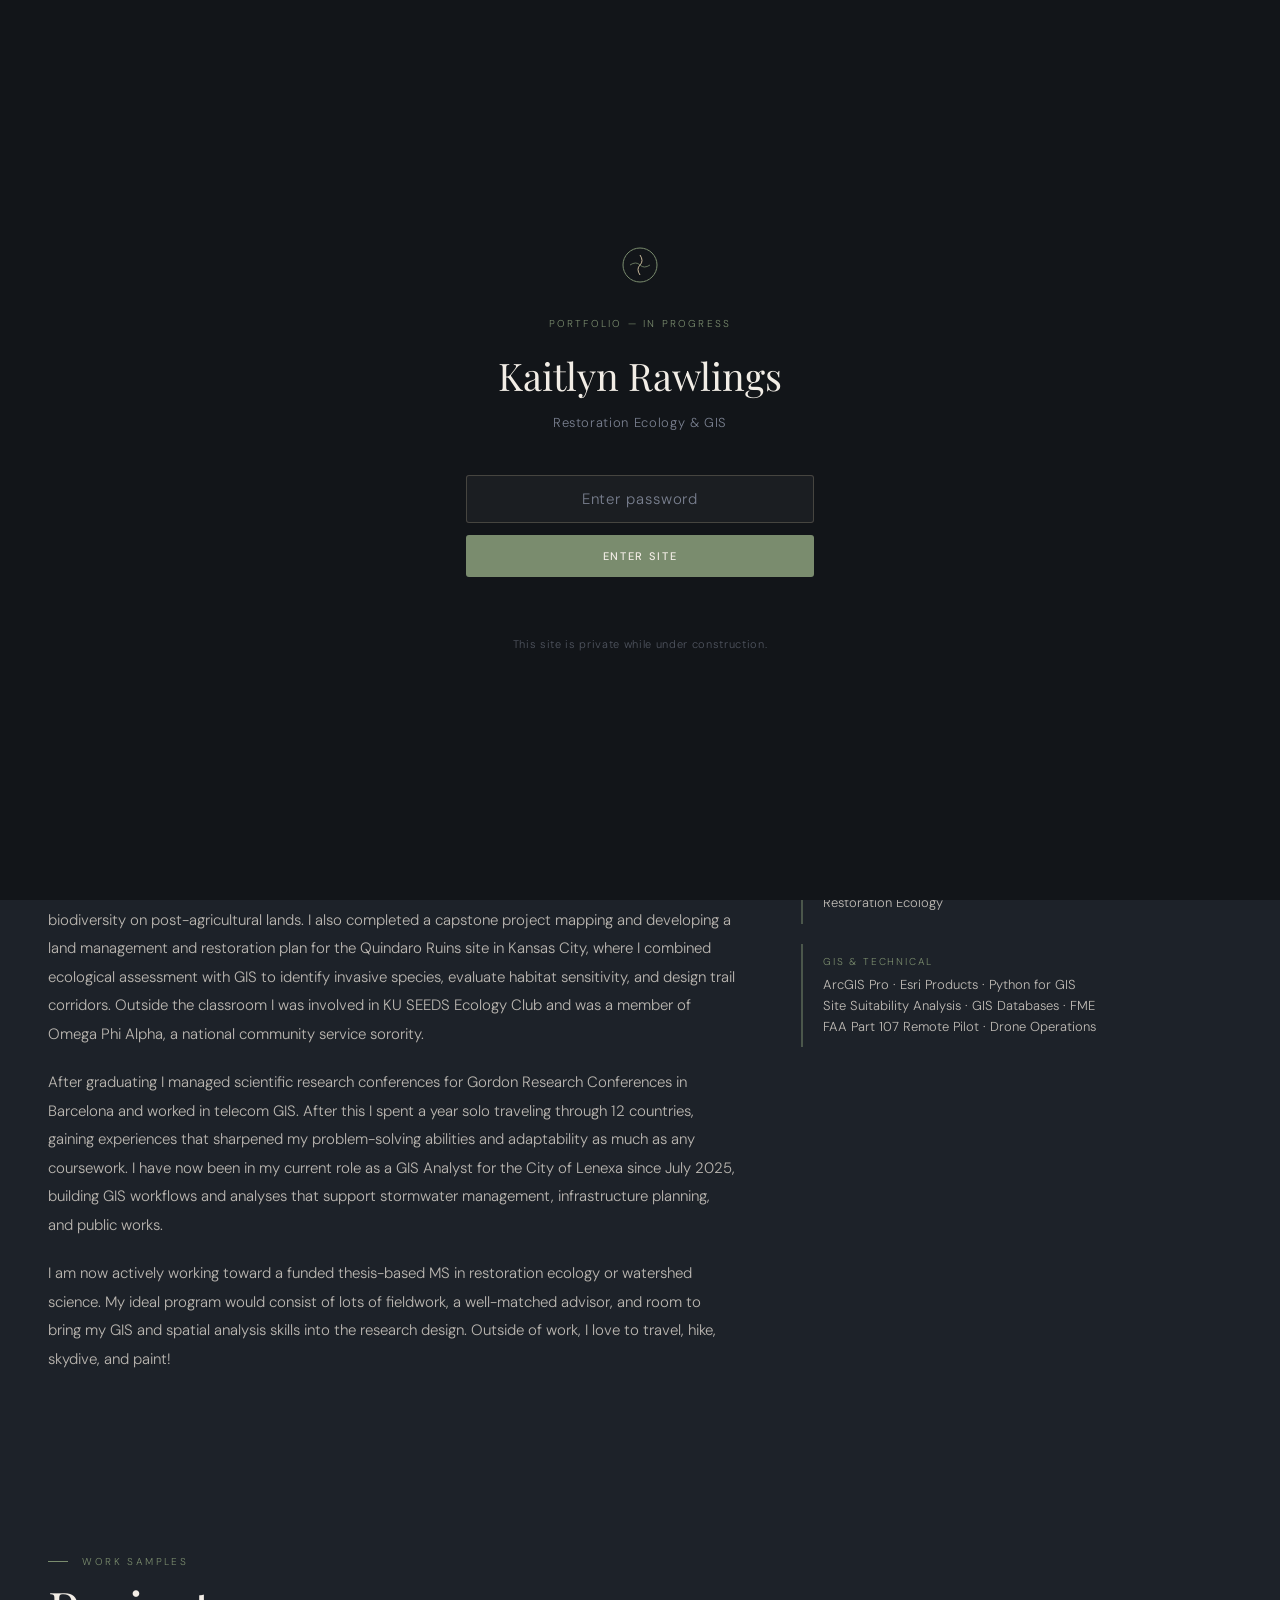
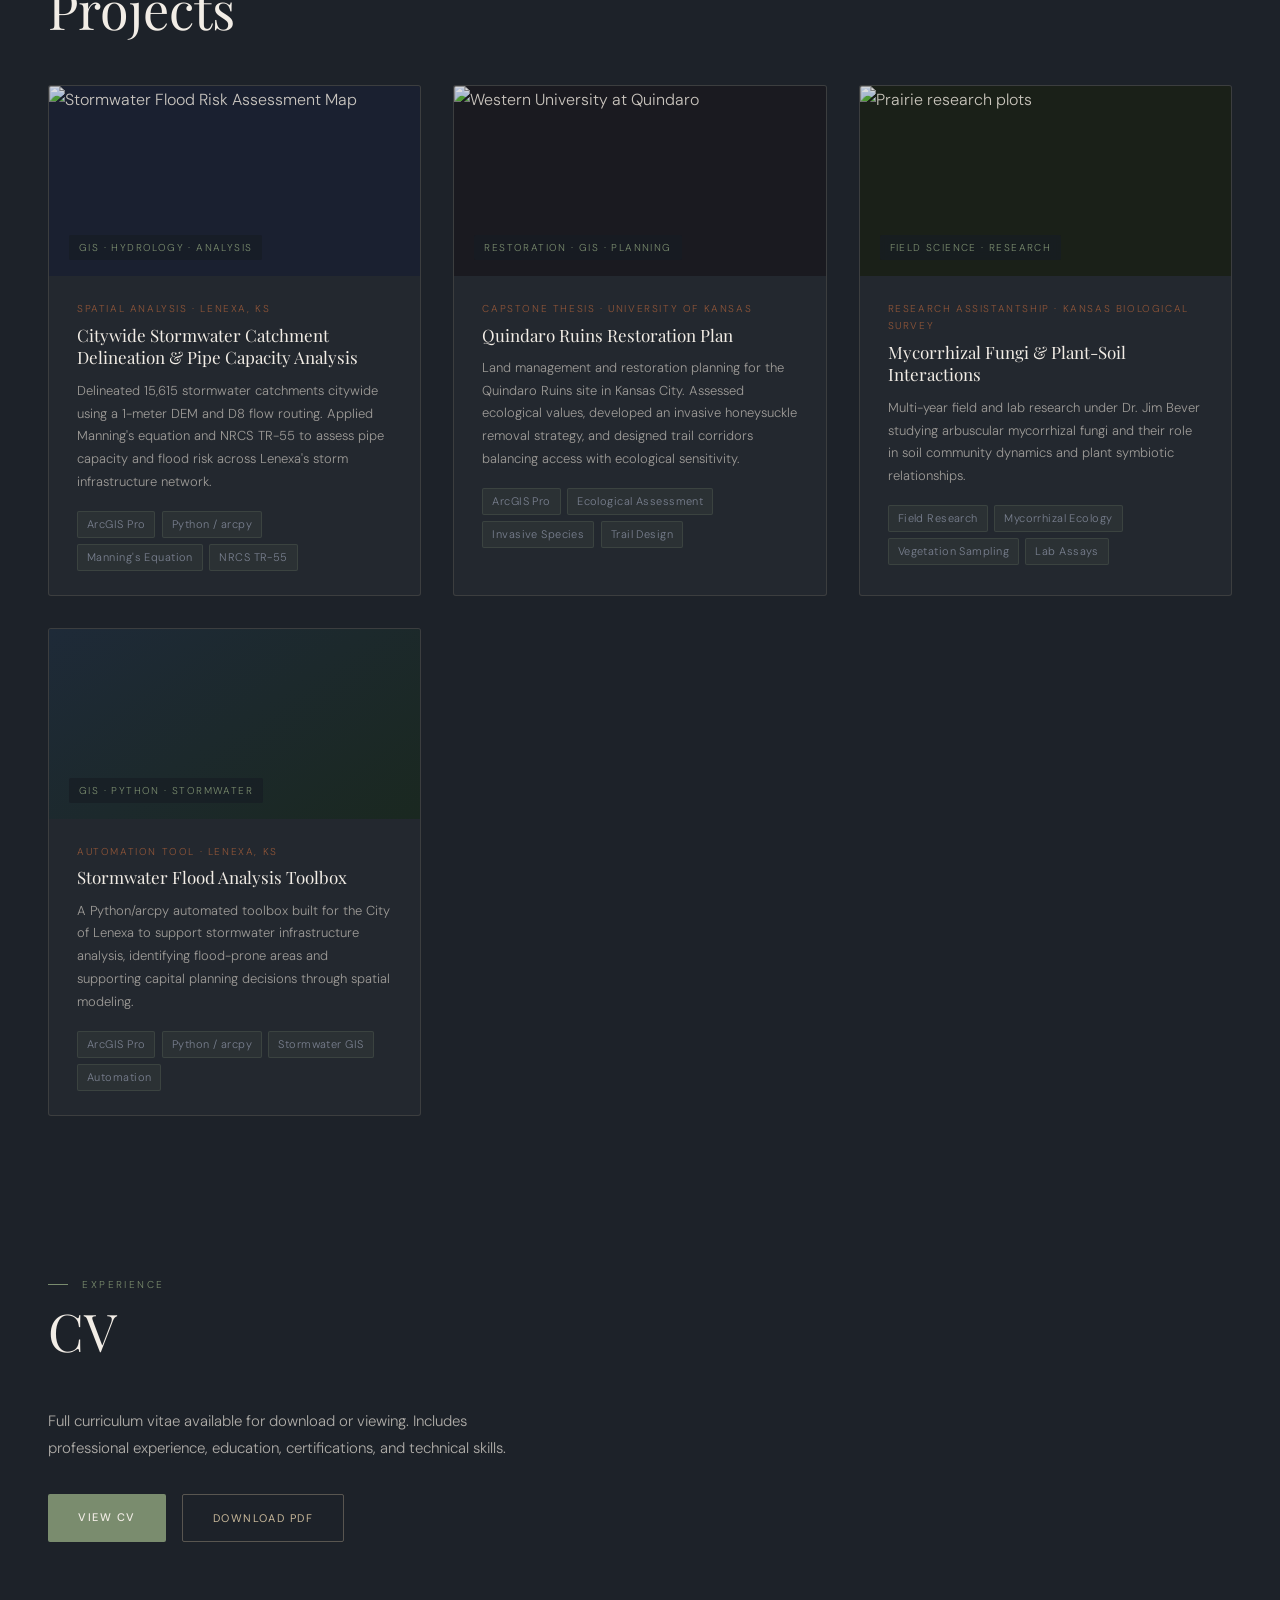
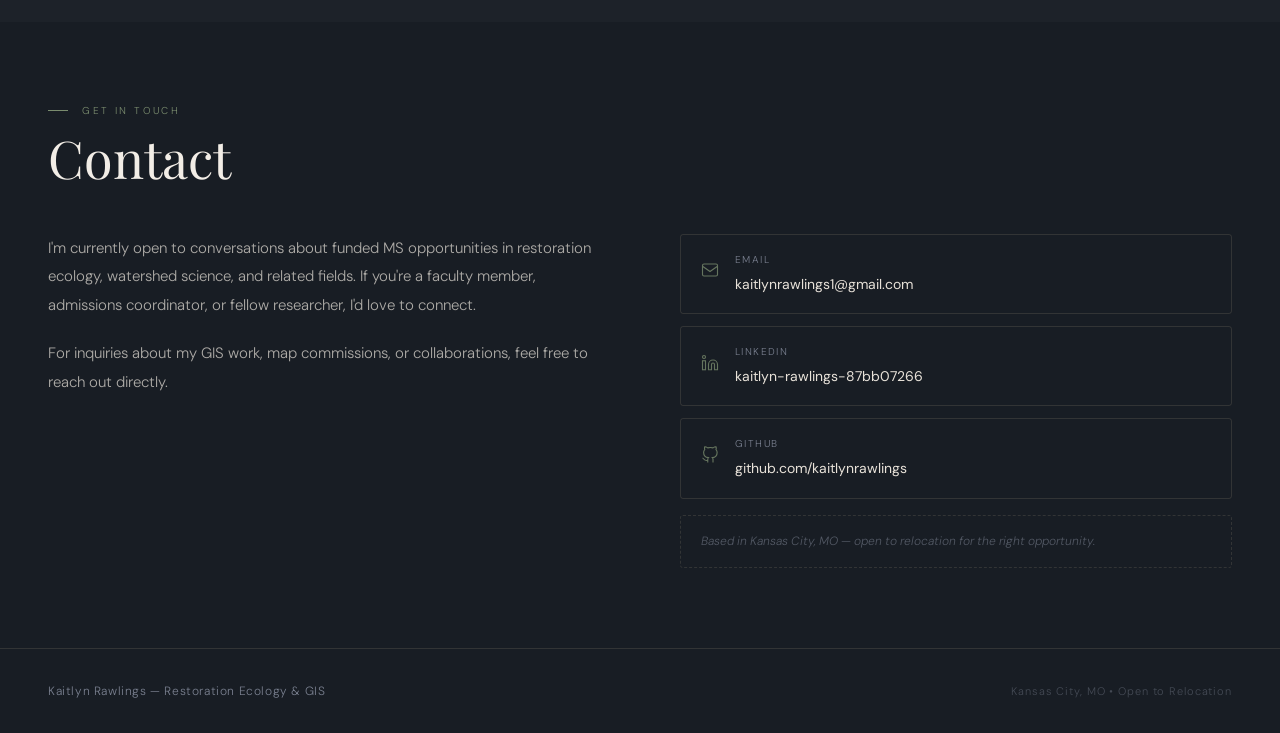
==== commit 8a5b983d: "Add files via upload" ====
--- a/index.html
+++ b/index.html
@@ -87,15 +87,7 @@
 
       <!-- CENTER: Photo (narrow) -->
       <div class="hero-col-photo">
-        <!-- To swap in your real photo, replace the div below with:
-             <img src="assets/kaitlyn-photo.jpg" alt="Kaitlyn Rawlings"> -->
-        <div class="hero-photo-placeholder">
-          <svg width="32" height="32" viewBox="0 0 48 48" fill="none" xmlns="http://www.w3.org/2000/svg" aria-hidden="true">
-            <circle cx="24" cy="18" r="9" stroke="#7A8C6E" stroke-width="1"/>
-            <path d="M6 42c0-9.941 8.059-18 18-18s18 8.059 18 18" stroke="#7A8C6E" stroke-width="1" fill="none"/>
-          </svg>
-          <span class="placeholder-text">Add your photo</span>
-        </div>
+        <img src="assets/profilepic.jpg" alt="Kaitlyn Rawlings on Franz Josef Glacier, New Zealand">
       </div>
 
       <!-- RIGHT: Quick facts -->
@@ -157,21 +149,6 @@
       <h2 class="section-title">Projects</h2>
       <div class="portfolio-grid">
 
-        <article class="project-card">
-          <div class="project-thumb thumb-stormwater">
-            <div class="thumb-overlay"><span class="thumb-tag">GIS · Python · Stormwater</span></div>
-          </div>
-          <div class="project-body">
-            <p class="project-type">Automation Tool · Lenexa, KS</p>
-            <h3 class="project-name">Stormwater Flood Analysis Toolbox</h3>
-            <p class="project-desc">A Python/arcpy automated toolbox built for the City of Lenexa to support stormwater infrastructure analysis, identifying flood-prone areas and supporting capital planning decisions through spatial modeling.</p>
-            <div class="project-tags">
-              <span class="tag">ArcGIS Pro</span><span class="tag">Python / arcpy</span>
-              <span class="tag">Stormwater GIS</span><span class="tag">Automation</span>
-            </div>
-          </div>
-        </article>
-
         <article class="project-card" onclick="window.location='projects/stormwater-catchment.html'" style="cursor:pointer;">
           <div class="project-thumb" style="background:#1a2030;">
             <img src="projects/flood_risk_thumb.jpg" alt="Stormwater Flood Risk Assessment Map" style="width:100%;height:100%;object-fit:cover;opacity:0.85;">
@@ -188,8 +165,9 @@
           </div>
         </article>
 
-        <article class="project-card">
-          <div class="project-thumb thumb-quindaro">
+        <article class="project-card" onclick="window.location='projects/quindaro.html'" style="cursor:pointer;">
+          <div class="project-thumb" style="background:#1a1a20;">
+            <img src="projects/quindaro_western_university.jpg" alt="Western University at Quindaro" style="width:100%;height:100%;object-fit:cover;opacity:0.85;">
             <div class="thumb-overlay"><span class="thumb-tag">Restoration · GIS · Planning</span></div>
           </div>
           <div class="project-body">
@@ -215,6 +193,21 @@
             <div class="project-tags">
               <span class="tag">Field Research</span><span class="tag">Mycorrhizal Ecology</span>
               <span class="tag">Vegetation Sampling</span><span class="tag">Lab Assays</span>
+            </div>
+          </div>
+        </article>
+
+        <article class="project-card">
+          <div class="project-thumb thumb-stormwater">
+            <div class="thumb-overlay"><span class="thumb-tag">GIS · Python · Stormwater</span></div>
+          </div>
+          <div class="project-body">
+            <p class="project-type">Automation Tool · Lenexa, KS</p>
+            <h3 class="project-name">Stormwater Flood Analysis Toolbox</h3>
+            <p class="project-desc">A Python/arcpy automated toolbox built for the City of Lenexa to support stormwater infrastructure analysis, identifying flood-prone areas and supporting capital planning decisions through spatial modeling.</p>
+            <div class="project-tags">
+              <span class="tag">ArcGIS Pro</span><span class="tag">Python / arcpy</span>
+              <span class="tag">Stormwater GIS</span><span class="tag">Automation</span>
             </div>
           </div>
         </article>
--- a/css/style.css
+++ b/css/style.css
@@ -0,0 +1,994 @@
+/* ================================================
+   Kaitlyn Rawlings — Portfolio
+   Topographic Field Science Aesthetic
+   ================================================ */
+
+:root {
+  --sand:    #C8B89A;
+  --sage:    #7A8C6E;
+  --slate:   #2C3440;
+  --deep:    #181D24;
+  --deeper:  #121519;
+  --fog:     #E8E2D9;
+  --cream:   #F2EDE6;
+  --rust:    #A05C3A;
+  --muted:   #7A8090;
+  --line:    rgba(200,184,154,0.15);
+  --line-md: rgba(200,184,154,0.25);
+}
+
+/* ---- RESET ---- */
+*, *::before, *::after { box-sizing: border-box; margin: 0; padding: 0; }
+html { scroll-behavior: smooth; font-size: 16px; }
+
+body {
+  background: var(--deep);
+  color: var(--fog);
+  font-family: 'DM Sans', 'Helvetica Neue', sans-serif;
+  font-weight: 300;
+  line-height: 1.7;
+  overflow-x: hidden;
+  -webkit-font-smoothing: antialiased;
+}
+
+img { max-width: 100%; display: block; }
+a { color: inherit; }
+
+/* ---- PASSWORD GATE ---- */
+#gate {
+  position: fixed;
+  inset: 0;
+  z-index: 9999;
+  background: var(--deeper);
+  display: flex;
+  align-items: center;
+  justify-content: center;
+  transition: opacity 0.6s ease;
+}
+#gate.hidden {
+  opacity: 0;
+  pointer-events: none;
+}
+
+.gate-inner {
+  text-align: center;
+  max-width: 380px;
+  width: 90%;
+  padding: 0 1rem;
+}
+
+.gate-mark {
+  display: flex;
+  justify-content: center;
+  margin-bottom: 2rem;
+}
+
+.gate-eyebrow {
+  font-size: 10px;
+  letter-spacing: 0.22em;
+  text-transform: uppercase;
+  color: var(--sage);
+  margin-bottom: 0.75rem;
+}
+
+.gate-title {
+  font-family: 'Playfair Display', Georgia, serif;
+  font-size: 38px;
+  color: var(--cream);
+  font-weight: 400;
+  margin-bottom: 0.25rem;
+}
+
+.gate-sub {
+  font-size: 13px;
+  color: var(--muted);
+  letter-spacing: 0.05em;
+  margin-bottom: 2.5rem;
+}
+
+.gate-form {
+  display: flex;
+  flex-direction: column;
+  gap: 0.75rem;
+}
+
+.gate-input {
+  background: rgba(255,255,255,0.04);
+  border: 1px solid rgba(200,184,154,0.25);
+  color: var(--fog);
+  font-family: 'DM Sans', sans-serif;
+  font-size: 15px;
+  font-weight: 300;
+  padding: 13px 18px;
+  border-radius: 3px;
+  outline: none;
+  letter-spacing: 0.06em;
+  transition: border-color 0.2s;
+  text-align: center;
+}
+.gate-input::placeholder { color: var(--muted); }
+.gate-input:focus { border-color: var(--sand); }
+
+.gate-btn {
+  background: var(--sage);
+  color: var(--cream);
+  border: none;
+  font-family: 'DM Sans', sans-serif;
+  font-size: 11px;
+  font-weight: 500;
+  letter-spacing: 0.15em;
+  text-transform: uppercase;
+  padding: 14px;
+  border-radius: 3px;
+  cursor: pointer;
+  transition: background 0.2s;
+}
+.gate-btn:hover { background: #6A7C5E; }
+
+.gate-error {
+  font-size: 12px;
+  color: #C07060;
+  margin-top: 0.5rem;
+  min-height: 18px;
+  letter-spacing: 0.04em;
+}
+
+.gate-note {
+  font-size: 11px;
+  color: rgba(122,128,144,0.6);
+  margin-top: 2rem;
+  letter-spacing: 0.06em;
+}
+
+/* ---- TOPO BG ---- */
+.topo-bg {
+  position: fixed;
+  inset: 0;
+  z-index: 0;
+  pointer-events: none;
+  opacity: 0.1;
+  overflow: hidden;
+}
+.topo-bg svg { width: 100%; height: 100%; }
+
+/* ---- NAV ---- */
+#main-nav {
+  position: fixed;
+  top: 0; left: 0; right: 0;
+  z-index: 100;
+  transition: background 0.3s;
+}
+#main-nav.scrolled {
+  background: rgba(24,29,36,0.96);
+  backdrop-filter: blur(12px);
+  border-bottom: 1px solid var(--line);
+}
+
+.nav-inner {
+  max-width: 1400px;
+  margin: 0 auto;
+  padding: 1.5rem 3rem;
+  display: flex;
+  align-items: center;
+  justify-content: space-between;
+}
+
+.nav-brand {
+  font-family: 'Playfair Display', serif;
+  font-size: 15px;
+  letter-spacing: 0.06em;
+  color: var(--cream);
+  text-decoration: none;
+}
+.nav-brand span {
+  color: var(--sage);
+  font-family: 'DM Sans', sans-serif;
+  font-size: 12px;
+  font-weight: 300;
+  letter-spacing: 0.1em;
+}
+
+.nav-links {
+  display: flex;
+  gap: 2.5rem;
+  list-style: none;
+}
+.nav-links a {
+  color: var(--muted);
+  text-decoration: none;
+  font-size: 11px;
+  letter-spacing: 0.14em;
+  text-transform: uppercase;
+  transition: color 0.2s;
+  font-weight: 400;
+}
+.nav-links a:hover { color: var(--sand); }
+
+.nav-toggle {
+  display: none;
+  flex-direction: column;
+  gap: 5px;
+  background: none;
+  border: none;
+  cursor: pointer;
+  padding: 4px;
+}
+.nav-toggle span {
+  display: block;
+  width: 22px; height: 1px;
+  background: var(--fog);
+  transition: all 0.3s;
+}
+
+/* ---- SECTIONS ---- */
+section { position: relative; z-index: 1; }
+
+.section-alt { background: rgba(255,255,255,0.025); }
+
+.section-inner {
+  max-width: 1400px;
+  margin: 0 auto;
+  padding: 5rem 3rem;
+}
+
+.section-eyebrow {
+  font-size: 10px;
+  letter-spacing: 0.24em;
+  text-transform: uppercase;
+  color: var(--sage);
+  margin-bottom: 0.6rem;
+  display: flex;
+  align-items: center;
+  gap: 0.9rem;
+}
+.section-eyebrow::before {
+  content: '';
+  display: block;
+  width: 20px; height: 1px;
+  background: var(--sage);
+  flex-shrink: 0;
+}
+
+.section-title {
+  font-family: 'Playfair Display', serif;
+  font-size: clamp(34px, 4.5vw, 52px);
+  color: var(--cream);
+  line-height: 1.1;
+  margin-bottom: 3rem;
+  font-weight: 400;
+}
+
+/* ---- HERO ---- */
+#hero {
+  display: flex;
+  flex-direction: column;
+  justify-content: center;
+  padding: 7rem 3rem 5rem;
+  position: relative;
+}
+
+.hero-three {
+  max-width: 1400px;
+  margin: 0 auto;
+  width: 100%;
+  display: grid;
+  grid-template-columns: 1.2fr 0.75fr 0.85fr;
+  gap: 3rem;
+  align-items: center;
+}
+
+.hero-col-left { }
+
+.hero-col-photo {
+  display: flex;
+  align-items: stretch;
+}
+
+.hero-photo-placeholder {
+  width: 100%;
+  min-height: 320px;
+  background: rgba(44,52,64,0.6);
+  border: 1px solid var(--line);
+  border-radius: 3px;
+  display: flex;
+  flex-direction: column;
+  align-items: center;
+  justify-content: center;
+  gap: 0.75rem;
+}
+
+.hero-col-photo img {
+  width: 100%;
+  height: 100%;
+  min-height: 320px;
+  object-fit: cover;
+  border-radius: 3px;
+  display: block;
+}
+
+.placeholder-text {
+  font-size: 10px;
+  letter-spacing: 0.1em;
+  text-transform: uppercase;
+  color: rgba(122,128,144,0.45);
+}
+
+.hero-col-facts {
+  display: flex;
+  flex-direction: column;
+  gap: 0;
+  border-left: 1px solid var(--line);
+  padding-left: 2.5rem;
+}
+
+.hero-fact {
+  display: flex;
+  flex-direction: column;
+  gap: 0.2rem;
+  padding: 1.1rem 0;
+  border-bottom: 1px solid var(--line);
+}
+.hero-fact:first-child { padding-top: 0; }
+.hero-fact:last-child { border-bottom: none; }
+
+.hero-fact-label {
+  font-size: 10px;
+  letter-spacing: 0.18em;
+  text-transform: uppercase;
+  color: var(--sage);
+}
+
+.hero-fact-val {
+  font-size: 13px;
+  color: rgba(232,226,217,0.78);
+  line-height: 1.6;
+}
+
+.hero-eyebrow {
+  display: flex;
+  align-items: center;
+  gap: 1rem;
+  font-size: 11px;
+  letter-spacing: 0.2em;
+  text-transform: uppercase;
+  color: var(--sage);
+  margin-bottom: 1.75rem;
+}
+
+.eyebrow-line {
+  display: block;
+  width: 40px; height: 1px;
+  background: var(--sage);
+  flex-shrink: 0;
+}
+
+.hero-name {
+  font-family: 'Playfair Display', serif;
+  font-size: clamp(36px, 4.5vw, 62px);
+  line-height: 1.0;
+  color: var(--cream);
+  margin-bottom: 0.2em;
+  font-weight: 400;
+}
+.hero-name em {
+  font-style: italic;
+  color: var(--sand);
+}
+
+.hero-bio {
+  font-size: 15px;
+  color: rgba(232,226,217,0.78);
+  line-height: 1.85;
+  margin-bottom: 1.75rem;
+  max-width: 500px;
+}
+
+.hero-tagline {
+  font-family: 'Playfair Display', serif;
+  font-size: clamp(16px, 2vw, 22px);
+  color: var(--sage);
+  font-style: italic;
+  margin-bottom: 1.75rem;
+}
+
+.hero-cta {
+  display: flex;
+  gap: 1rem;
+  flex-wrap: wrap;
+}
+
+.btn-primary {
+  background: var(--sage);
+  color: var(--cream);
+  text-decoration: none;
+  font-size: 11px;
+  font-weight: 500;
+  letter-spacing: 0.14em;
+  text-transform: uppercase;
+  padding: 14px 30px;
+  border-radius: 2px;
+  transition: background 0.2s;
+  display: inline-block;
+}
+.btn-primary:hover { background: #6A7C5E; color: var(--cream); }
+
+.btn-ghost {
+  border: 1px solid rgba(200,184,154,0.35);
+  color: var(--sand);
+  text-decoration: none;
+  font-size: 11px;
+  font-weight: 400;
+  letter-spacing: 0.14em;
+  text-transform: uppercase;
+  padding: 14px 30px;
+  border-radius: 2px;
+  transition: all 0.2s;
+  display: inline-block;
+}
+.btn-ghost:hover {
+  border-color: var(--sand);
+  background: rgba(200,184,154,0.07);
+  color: var(--sand);
+}
+
+.hero-scroll-hint {
+  position: absolute;
+  bottom: 2.5rem;
+  left: 3rem;
+  display: flex;
+  align-items: center;
+  gap: 1rem;
+  color: var(--muted);
+  font-size: 10px;
+  letter-spacing: 0.18em;
+  text-transform: uppercase;
+}
+.scroll-line {
+  width: 1px;
+  height: 40px;
+  background: linear-gradient(to bottom, var(--muted), transparent);
+}
+
+/* ---- ABOUT ---- */
+.about-grid {
+  display: grid;
+  grid-template-columns: 1.6fr 1fr;
+  gap: 4rem;
+  align-items: start;
+}
+
+.about-text p {
+  color: rgba(232,226,217,0.78);
+  font-size: 15px;
+  margin-bottom: 1.25rem;
+  line-height: 1.9;
+}
+
+.about-facts { display: flex; flex-direction: column; gap: 1.25rem; }
+
+.fact-card {
+  border-left: 2px solid rgba(122,140,110,0.5);
+  padding: 0.6rem 0 0.6rem 1.25rem;
+}
+.fact-label {
+  font-size: 10px;
+  letter-spacing: 0.18em;
+  text-transform: uppercase;
+  color: var(--sage);
+  margin-bottom: 0.3rem;
+}
+.fact-value {
+  font-size: 13px;
+  color: rgba(232,226,217,0.8);
+  line-height: 1.6;
+}
+
+/* ---- SKILLS ---- */
+.skills-grid {
+  display: grid;
+  grid-template-columns: repeat(auto-fit, minmax(230px, 1fr));
+  gap: 1.5rem;
+}
+
+.skill-card {
+  background: rgba(255,255,255,0.03);
+  border: 1px solid var(--line);
+  border-radius: 3px;
+  padding: 2rem 1.75rem;
+  transition: border-color 0.3s;
+}
+.skill-card:hover { border-color: var(--line-md); }
+
+.skill-icon-wrap {
+  color: var(--sage);
+  margin-bottom: 1.25rem;
+  opacity: 0.7;
+}
+
+.skill-cat {
+  font-size: 10px;
+  letter-spacing: 0.18em;
+  text-transform: uppercase;
+  color: var(--sage);
+  margin-bottom: 0.3rem;
+}
+
+.skill-name {
+  font-family: 'Playfair Display', serif;
+  font-size: 17px;
+  color: var(--cream);
+  margin-bottom: 0.9rem;
+  font-weight: 400;
+  line-height: 1.3;
+}
+
+.skill-tags { display: flex; flex-wrap: wrap; gap: 0.4rem; }
+
+.tag {
+  font-size: 11px;
+  letter-spacing: 0.04em;
+  color: var(--muted);
+  background: rgba(122,140,110,0.1);
+  border: 1px solid rgba(122,140,110,0.2);
+  padding: 3px 9px;
+  border-radius: 2px;
+}
+
+/* ---- PORTFOLIO ---- */
+.portfolio-grid {
+  display: grid;
+  grid-template-columns: repeat(auto-fit, minmax(300px, 1fr));
+  gap: 2rem;
+}
+
+.project-card {
+  background: rgba(255,255,255,0.03);
+  border: 1px solid var(--line);
+  border-radius: 3px;
+  overflow: hidden;
+  transition: transform 0.35s ease, border-color 0.3s;
+}
+.project-card:hover {
+  transform: translateY(-5px);
+  border-color: var(--line-md);
+}
+
+.project-thumb {
+  height: 190px;
+  position: relative;
+  overflow: hidden;
+}
+.thumb-stormwater {
+  background: linear-gradient(145deg, #1e2a38 0%, #1a2820 100%);
+}
+.thumb-catchment {
+  background: linear-gradient(145deg, #1a2838 0%, #162030 100%);
+}
+.thumb-quindaro {
+  background: linear-gradient(145deg, #1f2a1a 0%, #1a2530 100%);
+}
+.thumb-mycorrhizal {
+  background: linear-gradient(145deg, #251f1a 0%, #1a2020 100%);
+}
+
+.thumb-overlay {
+  position: absolute;
+  inset: 0;
+  display: flex;
+  align-items: flex-end;
+  padding: 1rem 1.25rem;
+}
+.thumb-tag {
+  font-size: 10px;
+  letter-spacing: 0.14em;
+  text-transform: uppercase;
+  color: var(--sage);
+  background: rgba(24,29,36,0.7);
+  padding: 4px 10px;
+  border-radius: 2px;
+  backdrop-filter: blur(4px);
+}
+
+.project-body { padding: 1.5rem 1.75rem; }
+
+.project-type {
+  font-size: 10px;
+  letter-spacing: 0.16em;
+  text-transform: uppercase;
+  color: var(--rust);
+  margin-bottom: 0.4rem;
+  opacity: 0.85;
+}
+
+.project-name {
+  font-family: 'Playfair Display', serif;
+  font-size: 17px;
+  color: var(--cream);
+  margin-bottom: 0.65rem;
+  line-height: 1.35;
+  font-weight: 400;
+}
+
+.project-desc {
+  font-size: 13px;
+  color: rgba(232,226,217,0.62);
+  line-height: 1.75;
+  margin-bottom: 1.1rem;
+}
+
+.project-tags { display: flex; flex-wrap: wrap; gap: 0.4rem; }
+
+/* ---- CARTOGRAPHY ---- */
+.carto-intro {
+  max-width: 580px;
+  color: rgba(232,226,217,0.72);
+  font-size: 15px;
+  margin-bottom: 3rem;
+  line-height: 1.85;
+}
+
+.carto-grid {
+  display: grid;
+  grid-template-columns: repeat(auto-fit, minmax(300px, 1fr));
+  gap: 2rem;
+  margin-bottom: 1.75rem;
+}
+
+.map-card {
+  background: rgba(255,255,255,0.03);
+  border: 1px solid var(--line);
+  border-radius: 3px;
+  overflow: hidden;
+  transition: transform 0.35s ease, border-color 0.3s;
+}
+.map-card:hover {
+  transform: translateY(-5px);
+  border-color: var(--line-md);
+}
+
+.map-thumb {
+  height: 220px;
+  background: var(--slate);
+  display: flex;
+  align-items: center;
+  justify-content: center;
+  overflow: hidden;
+  position: relative;
+}
+.map-thumb img {
+  width: 100%;
+  height: 100%;
+  object-fit: cover;
+  transition: transform 0.4s ease;
+}
+.map-card:hover .map-thumb img { transform: scale(1.03); }
+
+.map-placeholder {
+  display: flex;
+  flex-direction: column;
+  align-items: center;
+  gap: 0.75rem;
+}
+.map-placeholder-text {
+  font-size: 11px;
+  letter-spacing: 0.1em;
+  text-transform: uppercase;
+  color: rgba(122,128,144,0.5);
+}
+
+.map-info { padding: 1.5rem 1.75rem; }
+
+.map-org {
+  font-size: 10px;
+  letter-spacing: 0.16em;
+  text-transform: uppercase;
+  color: var(--rust);
+  margin-bottom: 0.4rem;
+  opacity: 0.85;
+}
+
+.map-title {
+  font-family: 'Playfair Display', serif;
+  font-size: 16px;
+  color: var(--cream);
+  margin-bottom: 0.5rem;
+  line-height: 1.35;
+  font-weight: 400;
+}
+
+.map-desc {
+  font-size: 12px;
+  color: rgba(232,226,217,0.58);
+  line-height: 1.7;
+  margin-bottom: 1rem;
+}
+
+.map-meta { display: flex; flex-wrap: wrap; gap: 0.4rem; }
+
+.carto-note {
+  font-size: 12px;
+  color: rgba(122,128,144,0.6);
+  border-left: 2px solid rgba(122,140,110,0.3);
+  padding-left: 1rem;
+  line-height: 1.7;
+  font-style: italic;
+}
+
+/* ---- RESUME ---- */
+.resume-layout {
+  display: grid;
+  grid-template-columns: 1.1fr 1fr;
+  gap: 5rem;
+  align-items: start;
+}
+
+.resume-col-title {
+  font-size: 10px;
+  letter-spacing: 0.2em;
+  text-transform: uppercase;
+  color: var(--sage);
+  margin-bottom: 2rem;
+  padding-bottom: 0.75rem;
+  border-bottom: 1px solid var(--line);
+}
+
+.resume-item { margin-bottom: 2.25rem; }
+
+.resume-header {
+  display: flex;
+  justify-content: space-between;
+  align-items: flex-start;
+  gap: 1rem;
+  margin-bottom: 0.35rem;
+}
+
+.resume-role {
+  font-family: 'Playfair Display', serif;
+  font-size: 15px;
+  color: var(--cream);
+  font-weight: 400;
+  line-height: 1.3;
+}
+
+.resume-date {
+  font-size: 11px;
+  color: var(--muted);
+  letter-spacing: 0.04em;
+  white-space: nowrap;
+  flex-shrink: 0;
+  padding-top: 2px;
+}
+
+.resume-org {
+  font-size: 12px;
+  color: var(--sage);
+  margin-bottom: 0.5rem;
+  letter-spacing: 0.03em;
+}
+
+.resume-bullets {
+  list-style: none;
+  display: flex;
+  flex-direction: column;
+  gap: 0.4rem;
+}
+.resume-bullets li {
+  font-size: 13px;
+  color: rgba(232,226,217,0.6);
+  line-height: 1.7;
+  padding-left: 1rem;
+  position: relative;
+}
+.resume-bullets li::before {
+  content: '—';
+  position: absolute;
+  left: 0;
+  color: rgba(122,140,110,0.5);
+  font-size: 11px;
+}
+
+.resume-detail {
+  font-size: 13px;
+  color: rgba(232,226,217,0.6);
+  line-height: 1.7;
+}
+
+.skills-list { display: flex; flex-direction: column; gap: 0; }
+
+.skill-row {
+  display: grid;
+  grid-template-columns: 110px 1fr;
+  gap: 1rem;
+  padding: 0.8rem 0;
+  border-bottom: 1px solid var(--line);
+  align-items: baseline;
+}
+
+.skill-row-label {
+  font-size: 10px;
+  letter-spacing: 0.12em;
+  text-transform: uppercase;
+  color: var(--muted);
+  flex-shrink: 0;
+}
+
+.skill-row-val {
+  font-size: 13px;
+  color: rgba(232,226,217,0.72);
+}
+
+.resume-download {
+  margin-top: 2.5rem;
+  padding-top: 2rem;
+  border-top: 1px solid var(--line);
+}
+
+/* ---- CV ---- */
+.cv-desc {
+  font-size: 15px;
+  color: rgba(232,226,217,0.72);
+  max-width: 480px;
+  line-height: 1.8;
+  margin-bottom: 2rem;
+}
+
+.cv-btns {
+  display: flex;
+  gap: 1rem;
+  flex-wrap: wrap;
+}
+
+.maps-subtitle {
+  font-family: 'Playfair Display', serif;
+  font-size: 28px;
+  color: var(--cream);
+  font-weight: 400;
+  margin: 4rem 0 1rem;
+}
+
+/* ---- CONTACT ---- */
+.contact-grid {
+  display: grid;
+  grid-template-columns: 1fr 1fr;
+  gap: 5rem;
+  align-items: start;
+}
+
+.contact-text {
+  font-size: 15px;
+  color: rgba(232,226,217,0.72);
+  line-height: 1.9;
+  margin-bottom: 1.25rem;
+}
+
+.contact-right { display: flex; flex-direction: column; gap: 0.75rem; }
+
+.contact-link {
+  display: flex;
+  align-items: center;
+  gap: 1rem;
+  text-decoration: none;
+  padding: 1rem 1.25rem;
+  border: 1px solid var(--line);
+  border-radius: 3px;
+  transition: all 0.2s;
+  color: var(--fog);
+}
+.contact-link:hover {
+  border-color: var(--line-md);
+  background: rgba(255,255,255,0.02);
+  color: var(--sand);
+}
+
+.contact-link-icon {
+  color: var(--sage);
+  flex-shrink: 0;
+  opacity: 0.8;
+}
+
+.contact-link-type {
+  display: block;
+  font-size: 10px;
+  letter-spacing: 0.14em;
+  text-transform: uppercase;
+  color: var(--muted);
+  margin-bottom: 2px;
+}
+
+.contact-link-val {
+  font-size: 14px;
+  font-weight: 400;
+}
+
+.contact-note {
+  font-size: 12px;
+  color: rgba(122,128,144,0.6);
+  padding: 1rem 1.25rem;
+  border: 1px dashed rgba(200,184,154,0.15);
+  border-radius: 3px;
+  line-height: 1.6;
+  margin-top: 0.25rem;
+  font-style: italic;
+}
+
+/* ---- FOOTER ---- */
+footer {
+  position: relative;
+  z-index: 1;
+  border-top: 1px solid var(--line);
+  padding: 2rem 3rem;
+}
+
+.footer-inner {
+  max-width: 1400px;
+  margin: 0 auto;
+  display: flex;
+  justify-content: space-between;
+  align-items: center;
+}
+
+.footer-left {
+  font-size: 12px;
+  color: var(--muted);
+  letter-spacing: 0.05em;
+}
+
+.footer-right {
+  font-size: 11px;
+  color: rgba(122,128,144,0.45);
+  letter-spacing: 0.08em;
+}
+
+/* ---- SCROLL ANIMATIONS ---- */
+.fade-up {
+  opacity: 0;
+  transform: translateY(28px);
+  transition: opacity 0.75s ease, transform 0.75s ease;
+}
+.fade-up.visible {
+  opacity: 1;
+  transform: translateY(0);
+}
+
+/* ---- RESPONSIVE ---- */
+@media (max-width: 900px) {
+  .about-grid,
+  .resume-layout,
+  .contact-grid { grid-template-columns: 1fr; gap: 3rem; }
+
+  .nav-inner { padding: 1.25rem 1.5rem; }
+  .nav-links { display: none; flex-direction: column; gap: 0; }
+  .nav-links.open {
+    display: flex;
+    position: absolute;
+    top: 100%;
+    left: 0; right: 0;
+    background: rgba(18,21,25,0.98);
+    border-bottom: 1px solid var(--line);
+    padding: 1rem 1.5rem 1.5rem;
+  }
+  .nav-links.open li a {
+    display: block;
+    padding: 0.7rem 0;
+    border-bottom: 1px solid var(--line);
+  }
+  .nav-toggle { display: flex; }
+
+  #hero { padding: 8rem 1.5rem 4rem; }
+  .hero-three { grid-template-columns: 1fr; gap: 2rem; }
+  .hero-col-photo { order: -1; }
+  .hero-photo-placeholder { min-height: 200px; }
+  .hero-col-photo img { min-height: 200px; }
+  .hero-col-facts { border-left: none; padding-left: 0; border-top: 1px solid var(--line); padding-top: 1.5rem; display: grid; grid-template-columns: 1fr 1fr; gap: 0; }
+  .hero-fact { padding: 0.8rem 1rem 0.8rem 0; }
+  .section-inner { padding: 5rem 1.5rem; }
+  .hero-scroll-hint { left: 1.5rem; }
+  footer { padding: 1.5rem; }
+  .footer-inner { flex-direction: column; gap: 0.4rem; text-align: center; }
+}
+
+@media (max-width: 580px) {
+  .hero-name { font-size: 52px; }
+  .portfolio-grid, .carto-grid { grid-template-columns: 1fr; }
+  .skills-grid { grid-template-columns: 1fr; }
+}
